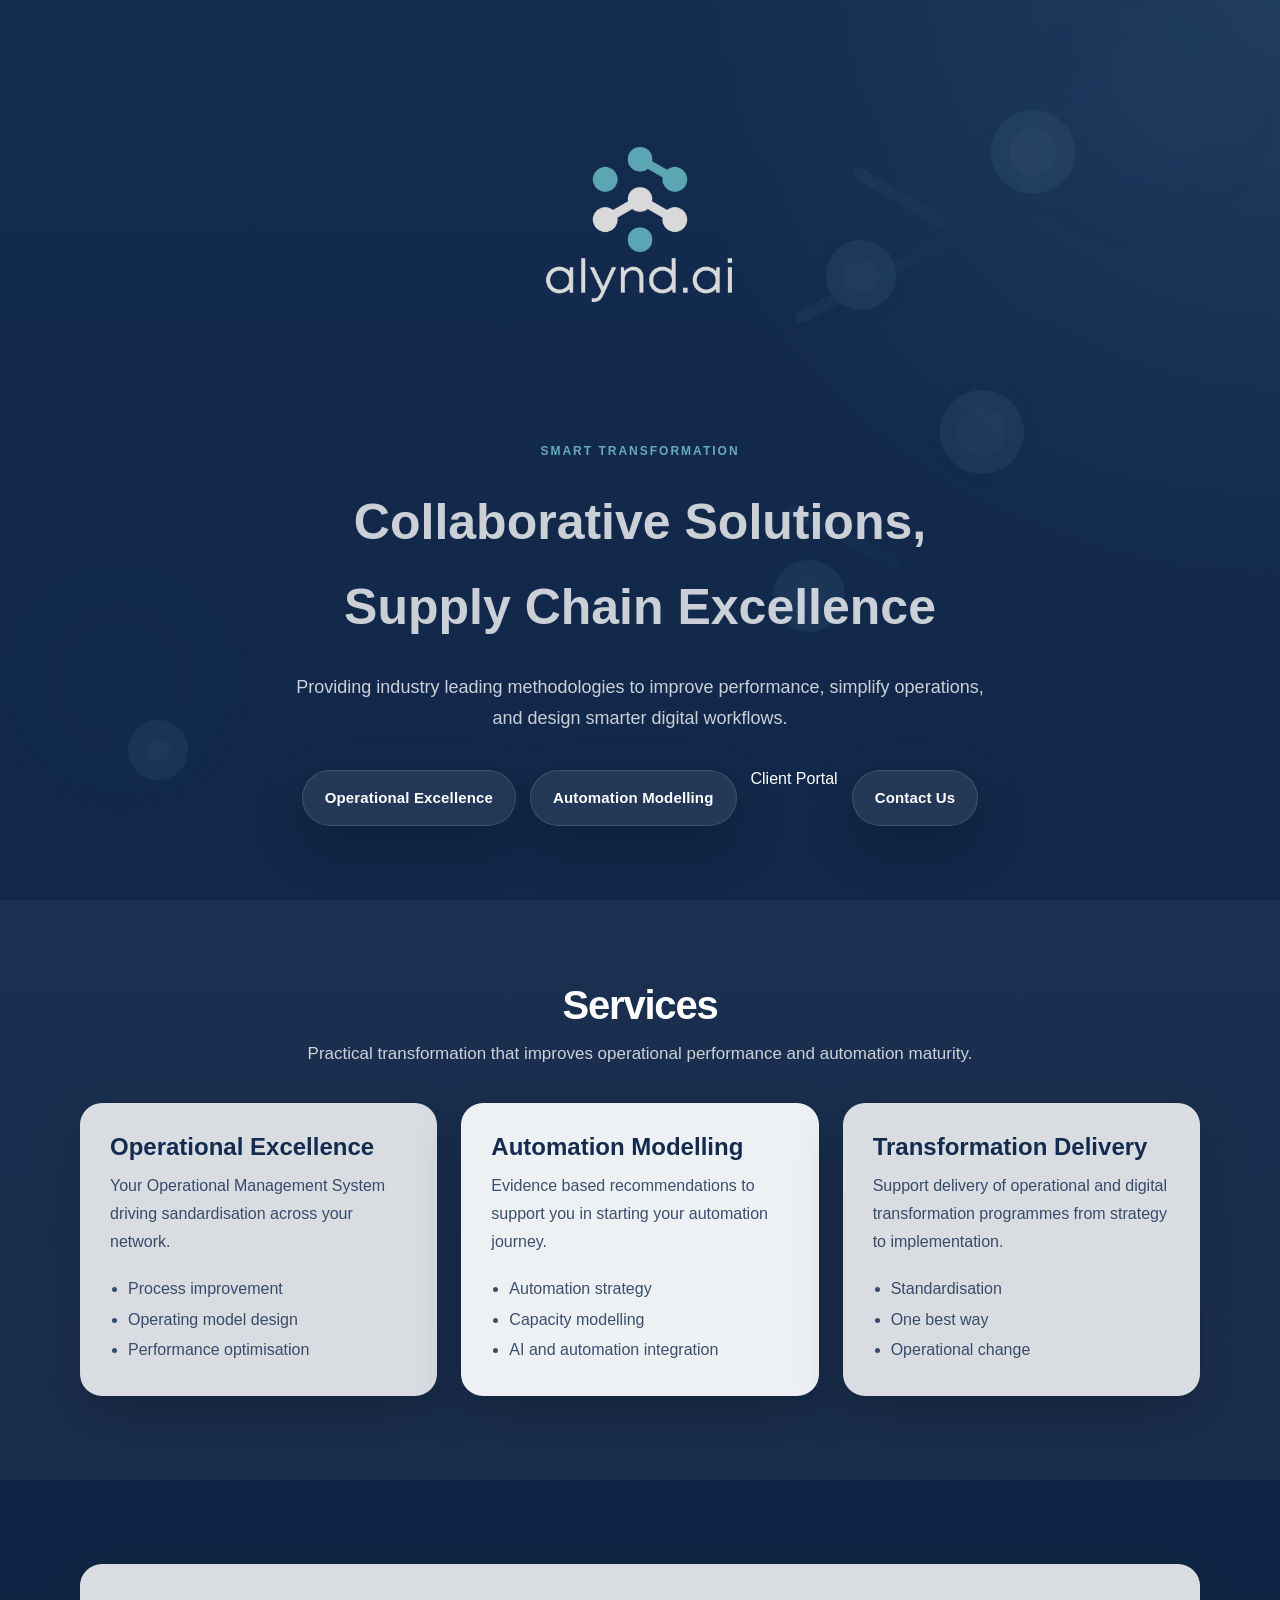
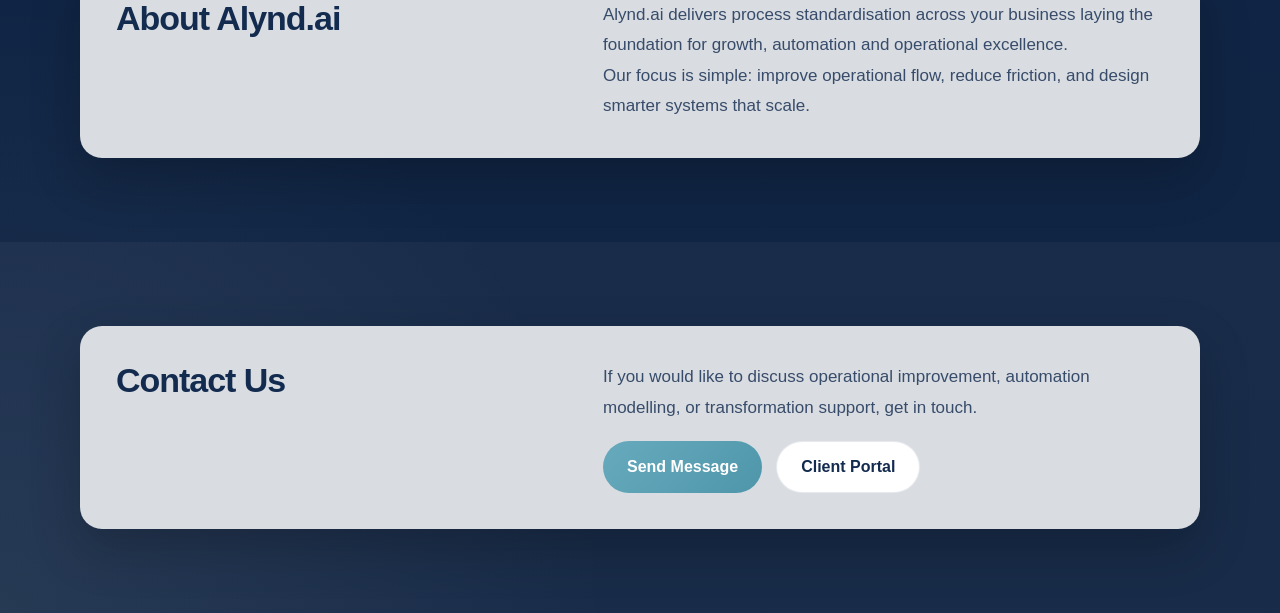
==== index.html @ 228b9f43 "Update index.html" ====
<!DOCTYPE html>
<html lang="en">

<head>
  <meta charset="UTF-8">
  <title>Alynd.ai</title>
  <meta name="viewport" content="width=device-width, initial-scale=1.0">

  <link rel="stylesheet" href="style.css">
</head>

<body>

  <!-- animated background -->
  <div class="bg-network" aria-hidden="true">

    <span class="glow g1"></span>
    <span class="glow g2"></span>

    <span class="node n1"></span>
    <span class="node n2"></span>
    <span class="node n3"></span>
    <span class="node n4"></span>
    <span class="node n5"></span>

    <span class="link l1"></span>
    <span class="link l2"></span>
    <span class="link l3"></span>

  </div>

  <main>

    <!-- HERO -->
    <section class="hero" id="home">

      <div class="container hero-minimal">

        <div class="hero-logo">
          <img src="alynd-logolight.png" alt="Alynd.ai logo">
        </div>

        <p class="eyebrow">
          SMART TRANSFORMATION
        </p>

        <h1>
          Collaborative Solutions, Supply Chain Excellence
        </h1>

        <p class="hero-text">
          Providing industry leading methodologies to improve performance, simplify operations, and design smarter digital workflows.
        </p>

        <div class="hero-top-actions">

<a class="hero-pill" href="operational-excellence.html">
Operational Excellence
</a>

          <a class="hero-pill" href="#services">
            Automation Modelling
          </a>
          
<a class="hero-pill.primary" href="https://apps.powerapps.com/play/e/default-ac181cde-94e0-4ff7-a25d-02adb3c36cb3/a/4ade81ef-739e-4e38-982e-0b516302c9b9?tenantId=ac181cde-94e0-4ff7-a25d-02adb3c36cb3&hint=b5ef38fb-f7dd-4b70-8561-2455b24d87b8&sourcetime=1773343093958">
  Client Portal
 
</a>


          <a class="hero-pill" href="#contact">
            Contact Us
          </a>

        </div>

      </div>

    </section>


    <!-- SERVICES -->
    <section class="section alt-section" id="services">

      <div class="container">

        <div class="section-heading">

          <h2>
            Services
          </h2>

          <p>
            Practical transformation that improves operational performance and automation maturity.
          </p>

        </div>

        <div class="service-grid">

          <div class="service-card">

            <h3>
              Operational Excellence
            </h3>

            <p>
              Your Operational Management System driving sandardisation across your network.
            </p>

            <ul>
              <li>Process improvement</li>
              <li>Operating model design</li>
              <li>Performance optimisation</li>
            </ul>

          </div>

          <div class="service-card featured">

            <h3>
              Automation Modelling
            </h3>

            <p>
              Evidence based recommendations to support you in starting your automation journey.
            </p>

            <ul>
              <li>Automation strategy</li>
              <li>Capacity modelling</li>
              <li>AI and automation integration</li>
            </ul>

          </div>

          <div class="service-card">

            <h3>
              Transformation Delivery
            </h3>

            <p>
              Support delivery of operational and digital transformation programmes from strategy to implementation.
            </p>

            <ul>
              <li>Standardisation</li>
              <li>One best way</li>
              <li>Operational change</li>
            </ul>

          </div>

        </div>

      </div>

    </section>


    <!-- ABOUT -->
    <section class="section" id="about">

      <div class="container">

        <div class="about-box">

          <div>

            <h2>
              About Alynd.ai
            </h2>

          </div>

          <div>

            <p>
              Alynd.ai delivers process standardisation across your business laying the foundation for growth, automation and operational excellence.
            </p>

            <p>
              Our focus is simple: improve operational flow, reduce friction, and design smarter systems that scale.
            </p>

          </div>

        </div>

      </div>

    </section>


    <!-- CONTACT -->
    <section class="section alt-section" id="contact">

      <div class="container">

        <div class="contact-box">

          <div>

            <h2>
              Contact Us
            </h2>

          </div>

          <div>

            <p>
              If you would like to discuss operational improvement, automation modelling, or transformation support,
              get in touch.
            </p>

            <div class="contact-actions">

              <a class="btn btn-primary" href="#">
                Send Message
              </a>

              <a class="btn btn-secondary" href="#">
                Client Portal
              </a>

            </div>

          </div>

        </div>

      </div>

    </section>

  </main>

</body>

</html>
---- style.css ----
:root {
  --bg: #132b4f;
  --bg-soft: #0f2341;
  --panel: #d9dde2;
  --panel-2: #eef1f4;
  --text: #ffffff;
  --text-soft: rgba(255, 255, 255, 0.78);
  --text-dark: #132b4f;
  --accent: #67aabd;
  --accent-dark: #4f96aa;
  --line: rgba(255, 255, 255, 0.12);
  --shadow: 0 20px 50px rgba(0, 0, 0, 0.22);
  --radius: 22px;
  --max: 1120px;
}

* {
  box-sizing: border-box;
}

html {
  scroll-behavior: smooth;
}

body {
  margin: 0;
  font-family: Arial, Helvetica, sans-serif;
  color: var(--text);
  background:
    radial-gradient(circle at top right, rgba(103, 170, 189, 0.14), transparent 24%),
    radial-gradient(circle at bottom left, rgba(217, 221, 226, 0.08), transparent 24%),
    linear-gradient(180deg, var(--bg) 0%, var(--bg-soft) 100%);
  overflow-x: hidden;
}

img {
  display: block;
  max-width: 100%;
}

a {
  color: inherit;
  text-decoration: none;
}

main {
  position: relative;
  z-index: 2;
}

.container {
  width: min(var(--max), calc(100% - 40px));
  margin: 0 auto;
}

/* background */
.bg-network {
  position: fixed;
  inset: 0;
  overflow: hidden;
  pointer-events: none;
  z-index: 0;
  opacity: 0.12;
}

.node,
.link,
.glow {
  position: absolute;
  display: block;
}

.node {
  width: 84px;
  height: 84px;
  border-radius: 50%;
  background: rgba(103, 170, 189, 0.78);
  box-shadow: 0 0 28px rgba(103, 170, 189, 0.16);
  animation: floatNode 10s ease-in-out infinite;
}

.node::after {
  content: "";
  position: absolute;
  inset: 18px;
  border-radius: 50%;
  background: rgba(255, 255, 255, 0.22);
}

.link {
  height: 12px;
  border-radius: 999px;
  background: linear-gradient(90deg, rgba(103, 170, 189, 0.55), rgba(103, 170, 189, 0.14));
  transform-origin: left center;
  animation: pulseLink 6s ease-in-out infinite;
}

.glow {
  width: 360px;
  height: 360px;
  border-radius: 50%;
  background: radial-gradient(circle, rgba(103, 170, 189, 0.14), transparent 65%);
  filter: blur(20px);
  animation: glowDrift 16s ease-in-out infinite;
}

.n1 { top: 110px; right: 16%; }
.n2 { top: 240px; right: 30%; width: 70px; height: 70px; animation-delay: 1.2s; }
.n3 { top: 390px; right: 20%; animation-delay: 2s; }
.n4 { top: 560px; right: 34%; width: 72px; height: 72px; animation-delay: 0.8s; }
.n5 { top: 720px; left: 10%; width: 60px; height: 60px; animation-delay: 1.6s; }

.l1 { top: 165px; right: 22.5%; width: 138px; transform: rotate(30deg); }
.l2 { top: 314px; right: 24.5%; width: 170px; transform: rotate(-28deg); }
.l3 { top: 502px; right: 28.5%; width: 128px; transform: rotate(27deg); }

.g1 { top: -60px; right: -40px; }
.g2 { bottom: 40px; left: -60px; animation-delay: 3s; }

/* hero */
.hero {
  min-height: 100vh;
  display: flex;
  align-items: center;
  padding: 56px 0;
}

.hero-minimal {
  max-width: 960px;
  text-align: center;
  animation: fadeUp 0.9s ease both;
}

.hero-logo {
  display: flex;
  justify-content: center;
  margin-bottom: 30px;
}

.hero-logo img {
  width: min(340px, 74vw);
  height: auto;
}

.eyebrow {
  margin: 0 0 14px;
  color: var(--accent);
  font-size: 12px;
  font-weight: 700;
  letter-spacing: 2px;
  text-transform: uppercase;
}

.hero h1 {
 max-width: 700px;
  margin: 22px auto 0;
  color: var(--text-soft);
  font-size: 50px;
  line-height: 1.7;
}

.hero-text {
  max-width: 700px;
  margin: 22px auto 0;
  color: var(--text-soft);
  font-size: 18px;
  line-height: 1.7;
}

.hero-top-actions {
  display: flex;
  justify-content: center;
  gap: 14px;
  flex-wrap: wrap;
  margin-top: 36px;
}

.hero-pill {
  min-height: 56px;
  padding: 0 22px;
  display: inline-flex;
  align-items: center;
  justify-content: center;
  border-radius: 999px;
  background: rgba(255, 255, 255, 0.08);
  border: 1px solid var(--line);
  color: var(--text);
  font-weight: 700;
  font-size: 15px;
  letter-spacing: 0.01em;
  box-shadow: var(--shadow);
  transition: transform 0.2s ease, background 0.2s ease, border-color 0.2s ease;
  backdrop-filter: blur(10px);
}

.hero-pill:hover {
  transform: translateY(-2px);
  background: rgba(255, 255, 255, 0.14);
}

.hero-pill.primary {
  background: linear-gradient(135deg, var(--accent), var(--accent-dark));
  border-color: transparent;
}

.hero-pill.primary:hover {
  background: linear-gradient(135deg, var(--accent-dark), var(--accent));
}

.hero-subnav {
  display: flex;
  justify-content: center;
  gap: 22px;
  flex-wrap: wrap;
  margin-top: 22px;
}

.hero-subnav a {
  color: rgba(255, 255, 255, 0.72);
  font-weight: 600;
  font-size: 15px;
}

.hero-subnav a:hover {
  color: #ffffff;
}

/* sections */
.section {
  padding: 84px 0;
}

.section-heading {
  max-width: 740px;
  margin: 0 auto 34px;
  text-align: center;
}

.section-heading h2 {
  margin: 0 0 14px;
  font-size: 40px;
  line-height: 1.05;
  letter-spacing: -0.03em;
  color: var(--text);
}

.section-heading p {
  margin: 0;
  color: var(--text-soft);
  font-size: 17px;
  line-height: 1.7;
}

.service-grid,
.approach-grid {
  display: grid;
  grid-template-columns: repeat(3, 1fr);
  gap: 24px;
}

.service-card,
.approach-step,
.about-box,
.contact-box {
  background: var(--panel);
  color: var(--text-dark);
  border-radius: var(--radius);
  box-shadow: var(--shadow);
}

.service-card,
.approach-step {
  padding: 30px;
  transition: transform 0.25s ease, box-shadow 0.25s ease;
}

.service-card:hover,
.approach-step:hover {
  transform: translateY(-6px);
}

.service-card h3,
.approach-step h3 {
  margin: 0 0 12px;
  font-size: 24px;
  line-height: 1.15;
  font-weight: 800;
}

.service-card p,
.approach-step p {
  margin: 0;
  color: rgba(19, 43, 79, 0.82);
  line-height: 1.75;
  font-size: 16px;
}

.service-card ul {
  margin: 18px 0 0;
  padding-left: 18px;
  color: rgba(19, 43, 79, 0.82);
  line-height: 1.9;
}

.service-card.featured {
  background: var(--panel-2);
}

.alt-section {
  background: rgba(255, 255, 255, 0.04);
}

.step-number {
  display: inline-flex;
  width: 44px;
  height: 44px;
  align-items: center;
  justify-content: center;
  margin-bottom: 16px;
  border-radius: 50%;
  background: linear-gradient(135deg, var(--accent), var(--accent-dark));
  color: #ffffff;
  font-weight: 800;
}

.about-box,
.contact-box {
  display: grid;
  grid-template-columns: 0.9fr 1.1fr;
  gap: 28px;
  padding: 36px;
}

.about-box h2,
.contact-box h2 {
  margin: 0;
  font-size: 34px;
  line-height: 1.08;
  letter-spacing: -0.03em;
  font-weight: 800;
}

.about-box p,
.contact-box p {
  margin: 0;
  color: rgba(19, 43, 79, 0.82);
  line-height: 1.8;
  font-size: 17px;
}

.contact-actions {
  display: flex;
  gap: 14px;
  align-items: center;
  flex-wrap: wrap;
  margin-top: 18px;
}

.btn {
  min-height: 52px;
  padding: 0 24px;
  display: inline-flex;
  align-items: center;
  justify-content: center;
  border-radius: 999px;
  font-weight: 700;
  transition: transform 0.2s ease;
}

.btn:hover {
  transform: translateY(-2px);
}

.btn-primary {
  background: linear-gradient(135deg, var(--accent), var(--accent-dark));
  color: #ffffff;
}

.btn-secondary {
  background: #ffffff;
  color: var(--text-dark);
  border: 1px solid rgba(19, 43, 79, 0.1);
}

/* animation */
@keyframes fadeUp {
  from {
    opacity: 0;
    transform: translateY(22px);
  }
  to {
    opacity: 1;
    transform: translateY(0);
  }
}

@keyframes floatNode {
  0%, 100% {
    transform: translateY(0) translateX(0) scale(1);
  }
  25% {
    transform: translateY(-10px) translateX(4px) scale(1.02);
  }
  50% {
    transform: translateY(8px) translateX(-5px) scale(0.98);
  }
  75% {
    transform: translateY(-6px) translateX(3px) scale(1.01);
  }
}

@keyframes pulseLink {
  0%, 100% {
    opacity: 0.28;
  }
  50% {
    opacity: 0.72;
  }
}

@keyframes glowDrift {
  0%, 100% {
    transform: translate(0, 0) scale(1);
  }
  50% {
    transform: translate(20px, -16px) scale(1.08);
  }
}

/* responsive */
@media (max-width: 980px) {
  .service-grid,
  .approach-grid,
  .about-box,
  .contact-box {
    grid-template-columns: 1fr;
  }

  .section-heading h2 {
    font-size: 32px;
  }

  .about-box,
  .contact-box {
    padding: 28px;
  }
}

@media (max-width: 760px) {
  .container {
    width: min(var(--max), calc(100% - 28px));
  }

  .hero {
    min-height: auto;
    padding: 48px 0 54px;
  }

  .hero-logo img {
    width: min(250px, 70vw);
  }

  .hero h1 {
    font-size: clamp(2.2rem, 9vw, 3.6rem);
  }

  .hero-text {
    font-size: 16px;
  }

  .hero-pill {
    width: 100%;
    max-width: 340px;
  }

  .service-card,
  .approach-step,
  .about-box,
  .contact-box {
    padding: 22px;
  }

  .about-box h2,
  .contact-box h2 {
    font-size: 26px;
  }

  .bg-network {
    opacity: 0.1;
  }

  .node,
  .link {
    transform: scale(0.72);
  }
}

@media (prefers-reduced-motion: reduce) {
  *,
  *::before,
  *::after {
    animation: none !important;
    transition: none !important;
    scroll-behavior: auto !important;
  }
}
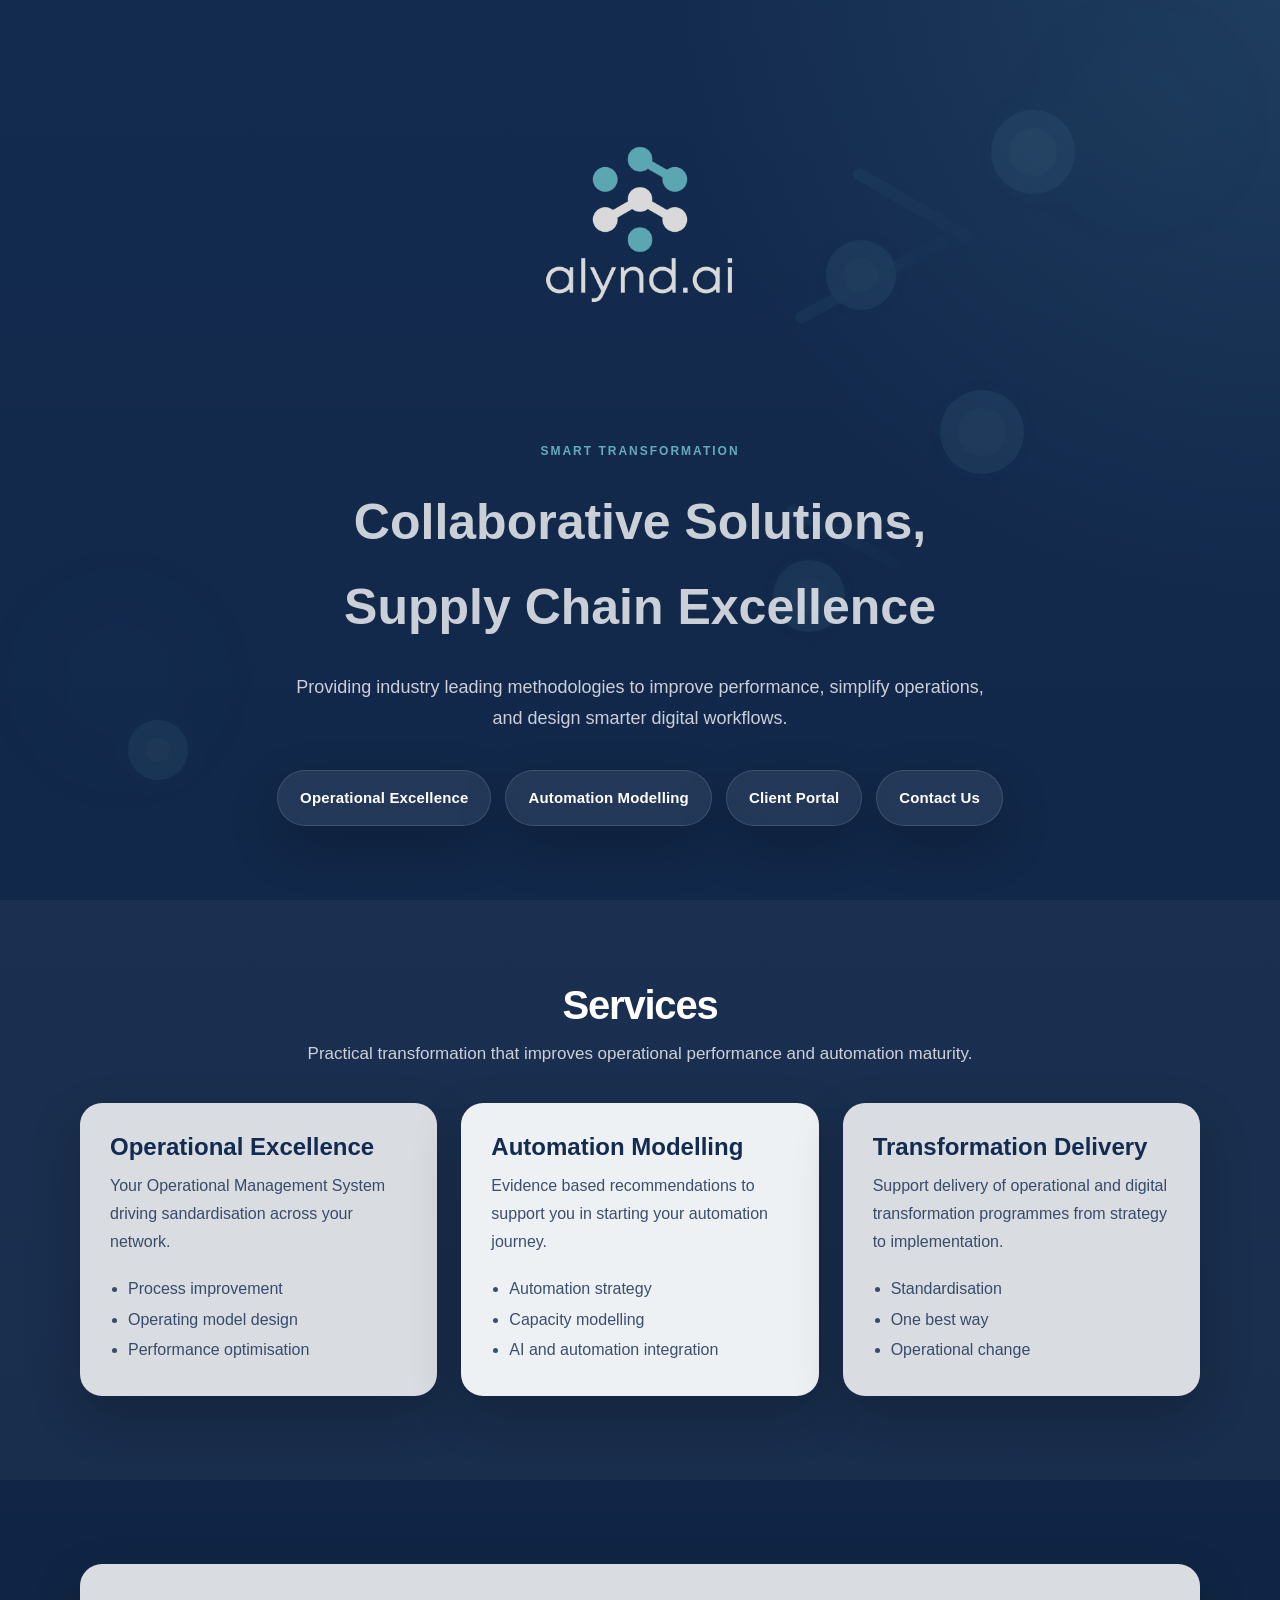
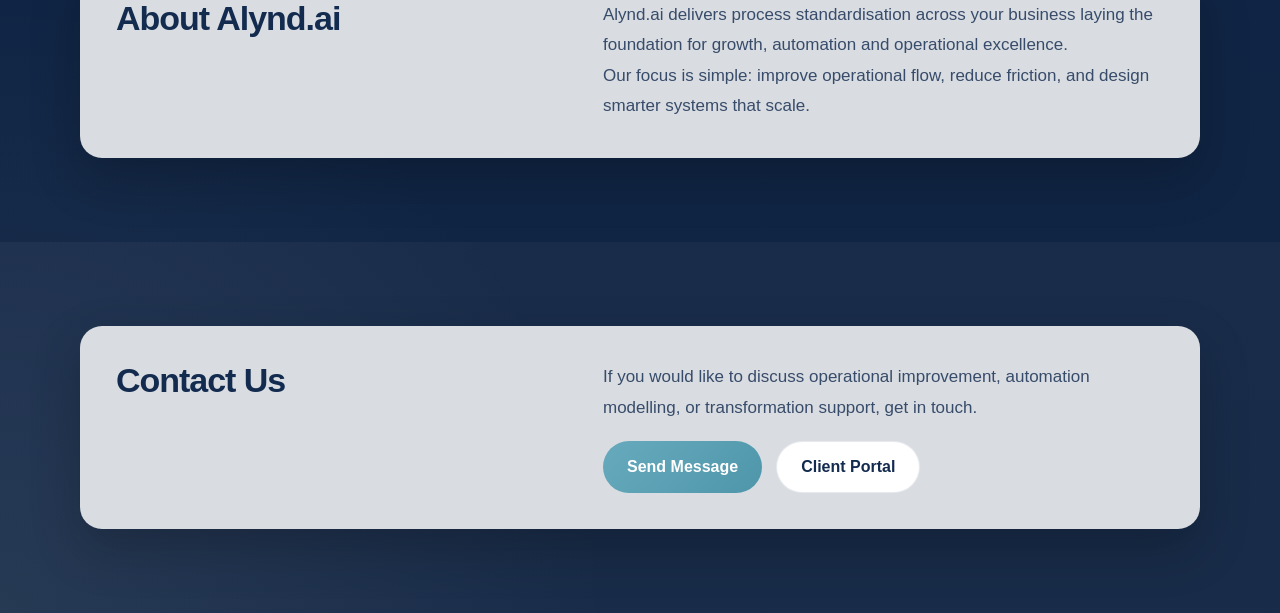
==== commit 5dcbcb4b: "Update index.html" ====
--- a/index.html
+++ b/index.html
@@ -62,7 +62,7 @@
             Automation Modelling
           </a>
           
-<a class="hero-pill.primary" href="https://apps.powerapps.com/play/e/default-ac181cde-94e0-4ff7-a25d-02adb3c36cb3/a/4ade81ef-739e-4e38-982e-0b516302c9b9?tenantId=ac181cde-94e0-4ff7-a25d-02adb3c36cb3&hint=b5ef38fb-f7dd-4b70-8561-2455b24d87b8&sourcetime=1773343093958">
+<a class="hero-pill" href="https://apps.powerapps.com/play/e/default-ac181cde-94e0-4ff7-a25d-02adb3c36cb3/a/4ade81ef-739e-4e38-982e-0b516302c9b9?tenantId=ac181cde-94e0-4ff7-a25d-02adb3c36cb3&hint=b5ef38fb-f7dd-4b70-8561-2455b24d87b8&sourcetime=1773343093958">
   Client Portal
  
 </a>
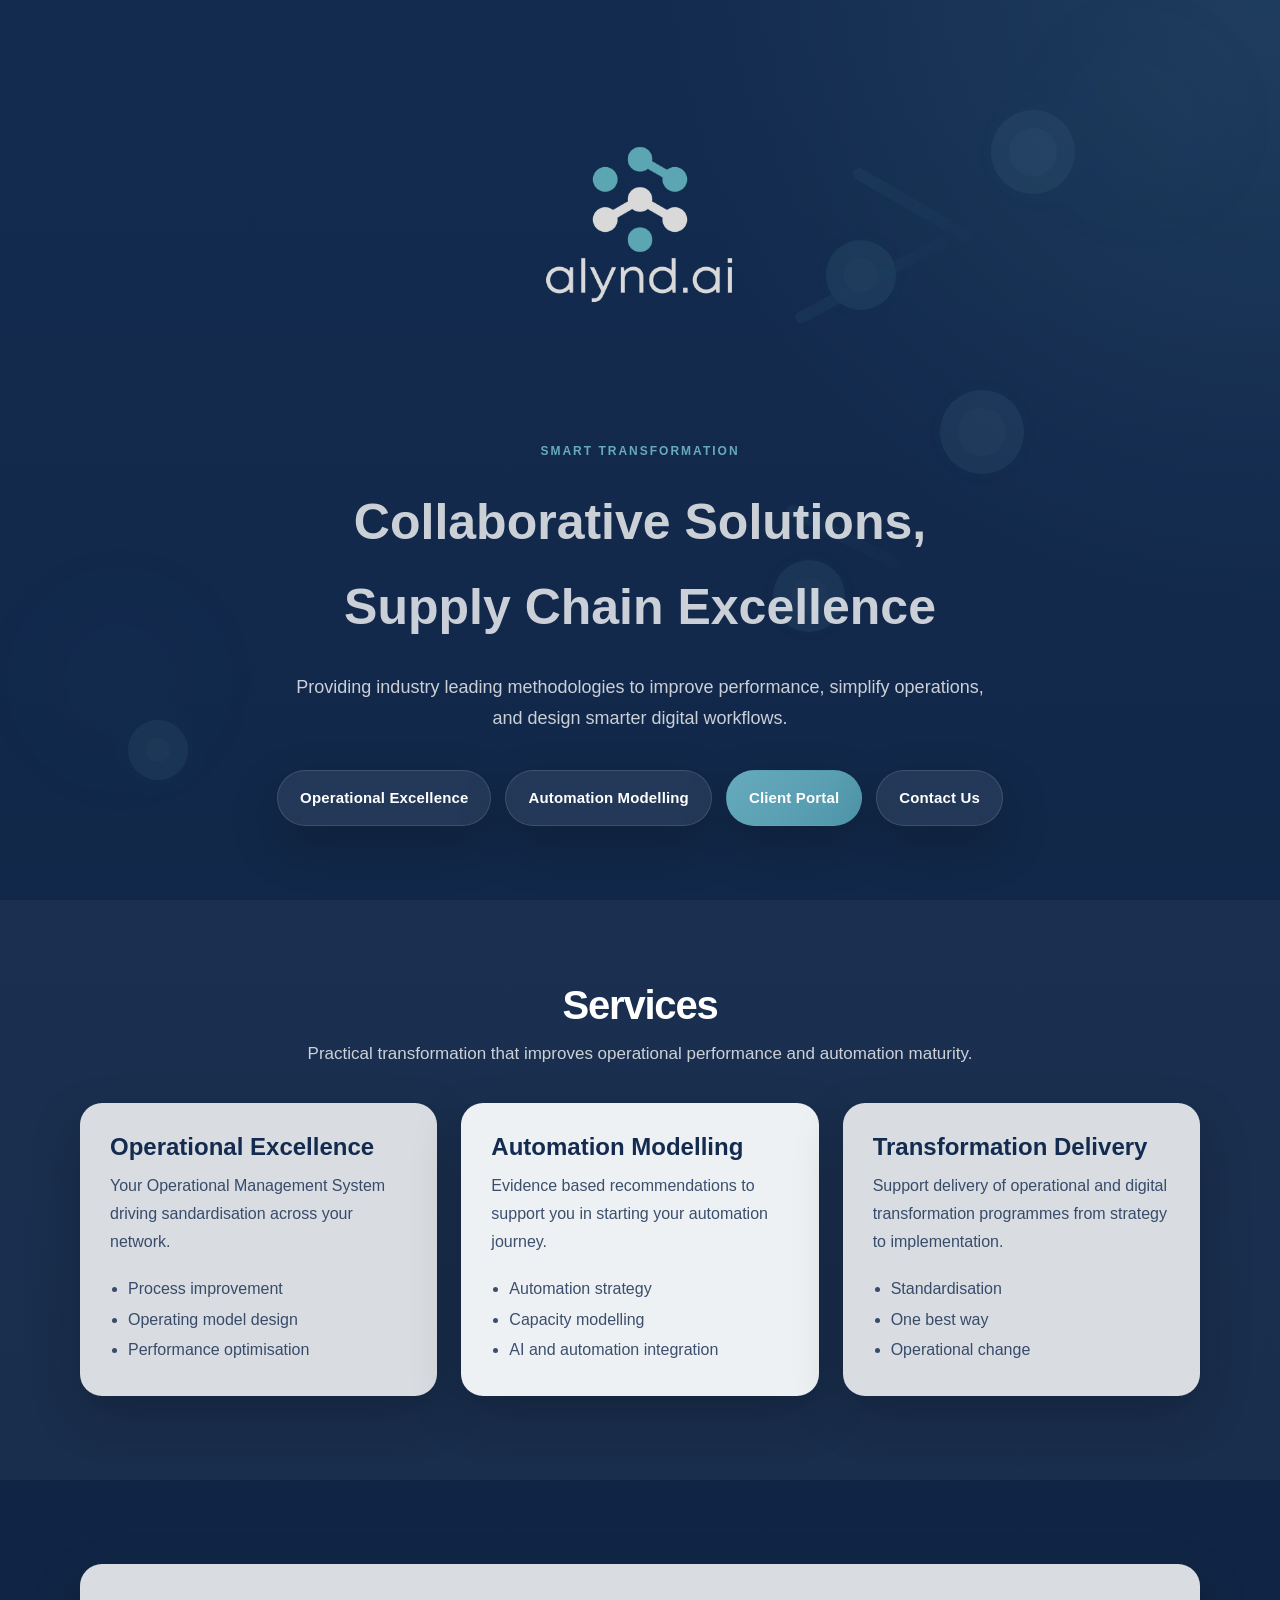
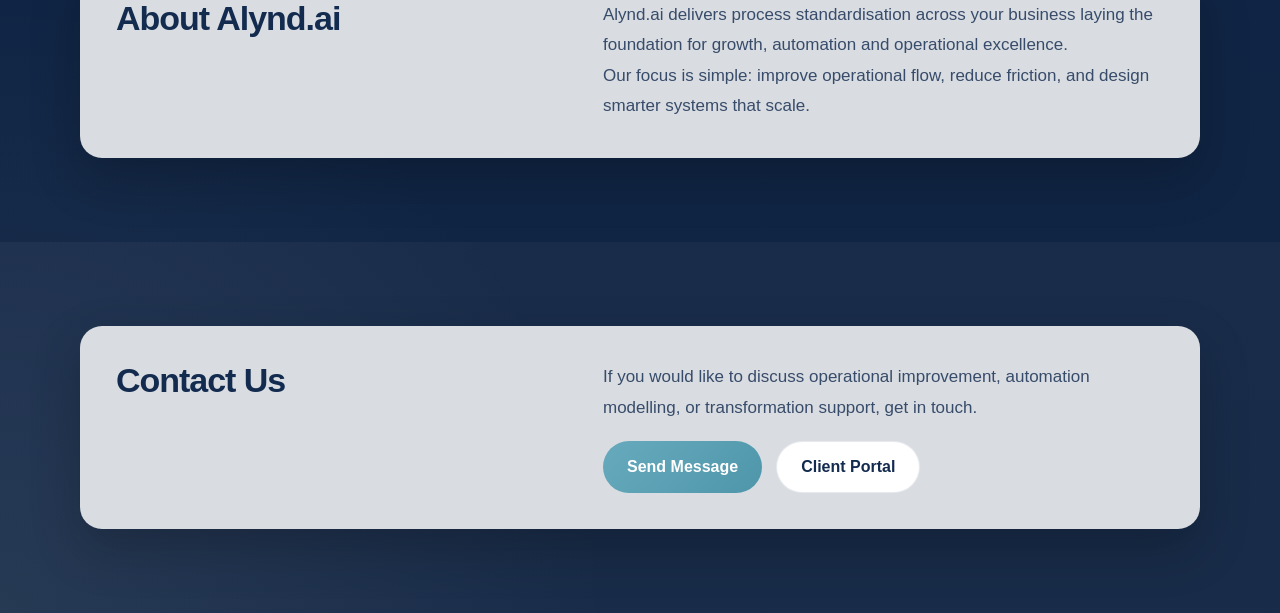
==== commit 2b8ed669: "Update index.html" ====
--- a/index.html
+++ b/index.html
@@ -62,9 +62,13 @@
             Automation Modelling
           </a>
           
-<a class="hero-pill" href="https://apps.powerapps.com/play/e/default-ac181cde-94e0-4ff7-a25d-02adb3c36cb3/a/4ade81ef-739e-4e38-982e-0b516302c9b9?tenantId=ac181cde-94e0-4ff7-a25d-02adb3c36cb3&hint=b5ef38fb-f7dd-4b70-8561-2455b24d87b8&sourcetime=1773343093958">
-  Client Portal
- 
+
+ <a class="hero-pill primary"
+   href="https://apps.powerapps.com/play/e/default-ac181cde-94e0-4ff7-a25d-02adb3c36cb3/a/4ade81ef-739e-4e38-982e-0b516302c9b9?tenantId=ac181cde-94e0-4ff7-a25d-02adb3c36cb3&hint=b5ef38fb-f7dd-4b70-8561-2455b24d87b8&sourcetime=1773343093958"
+  
+   target="_blank"
+   rel="noopener">
+   Client Portal
 </a>
 
 
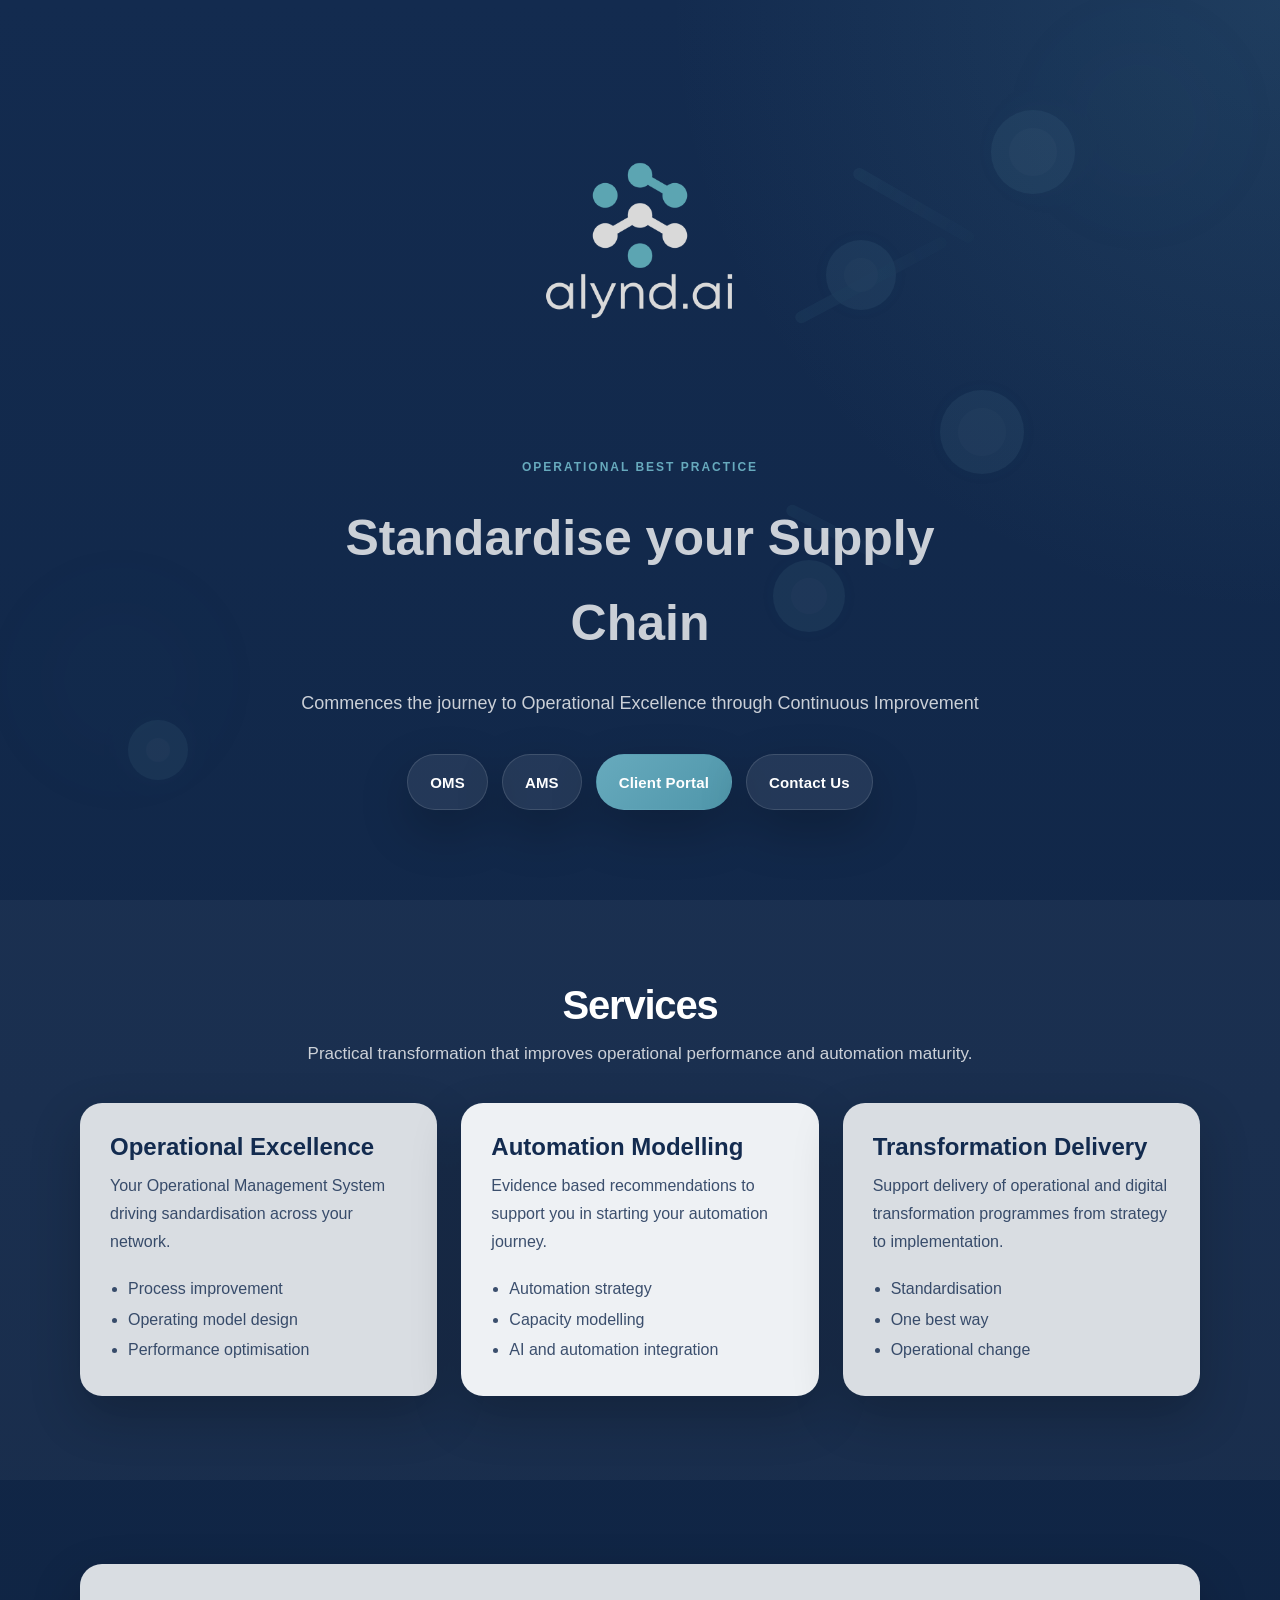
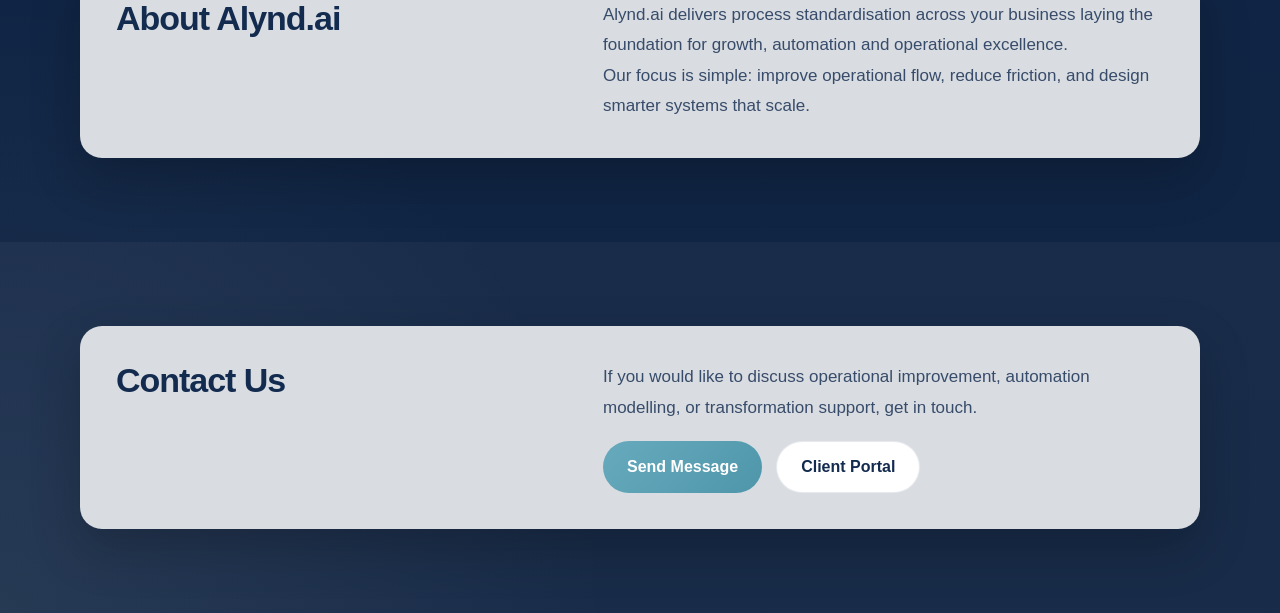
==== commit 46d8dbaa: "Update index.html" ====
--- a/index.html
+++ b/index.html
@@ -41,25 +41,25 @@
         </div>
 
         <p class="eyebrow">
-          SMART TRANSFORMATION
+          OPERATIONAL BEST PRACTICE
         </p>
 
         <h1>
-          Collaborative Solutions, Supply Chain Excellence
+          Standardise your Supply Chain
         </h1>
 
         <p class="hero-text">
-          Providing industry leading methodologies to improve performance, simplify operations, and design smarter digital workflows.
+        Commences the journey to Operational Excellence through Continuous Improvement 
         </p>
 
         <div class="hero-top-actions">
 
 <a class="hero-pill" href="operational-excellence.html">
-Operational Excellence
+OMS
 </a>
 
           <a class="hero-pill" href="#services">
-            Automation Modelling
+            AMS
           </a>
           
 
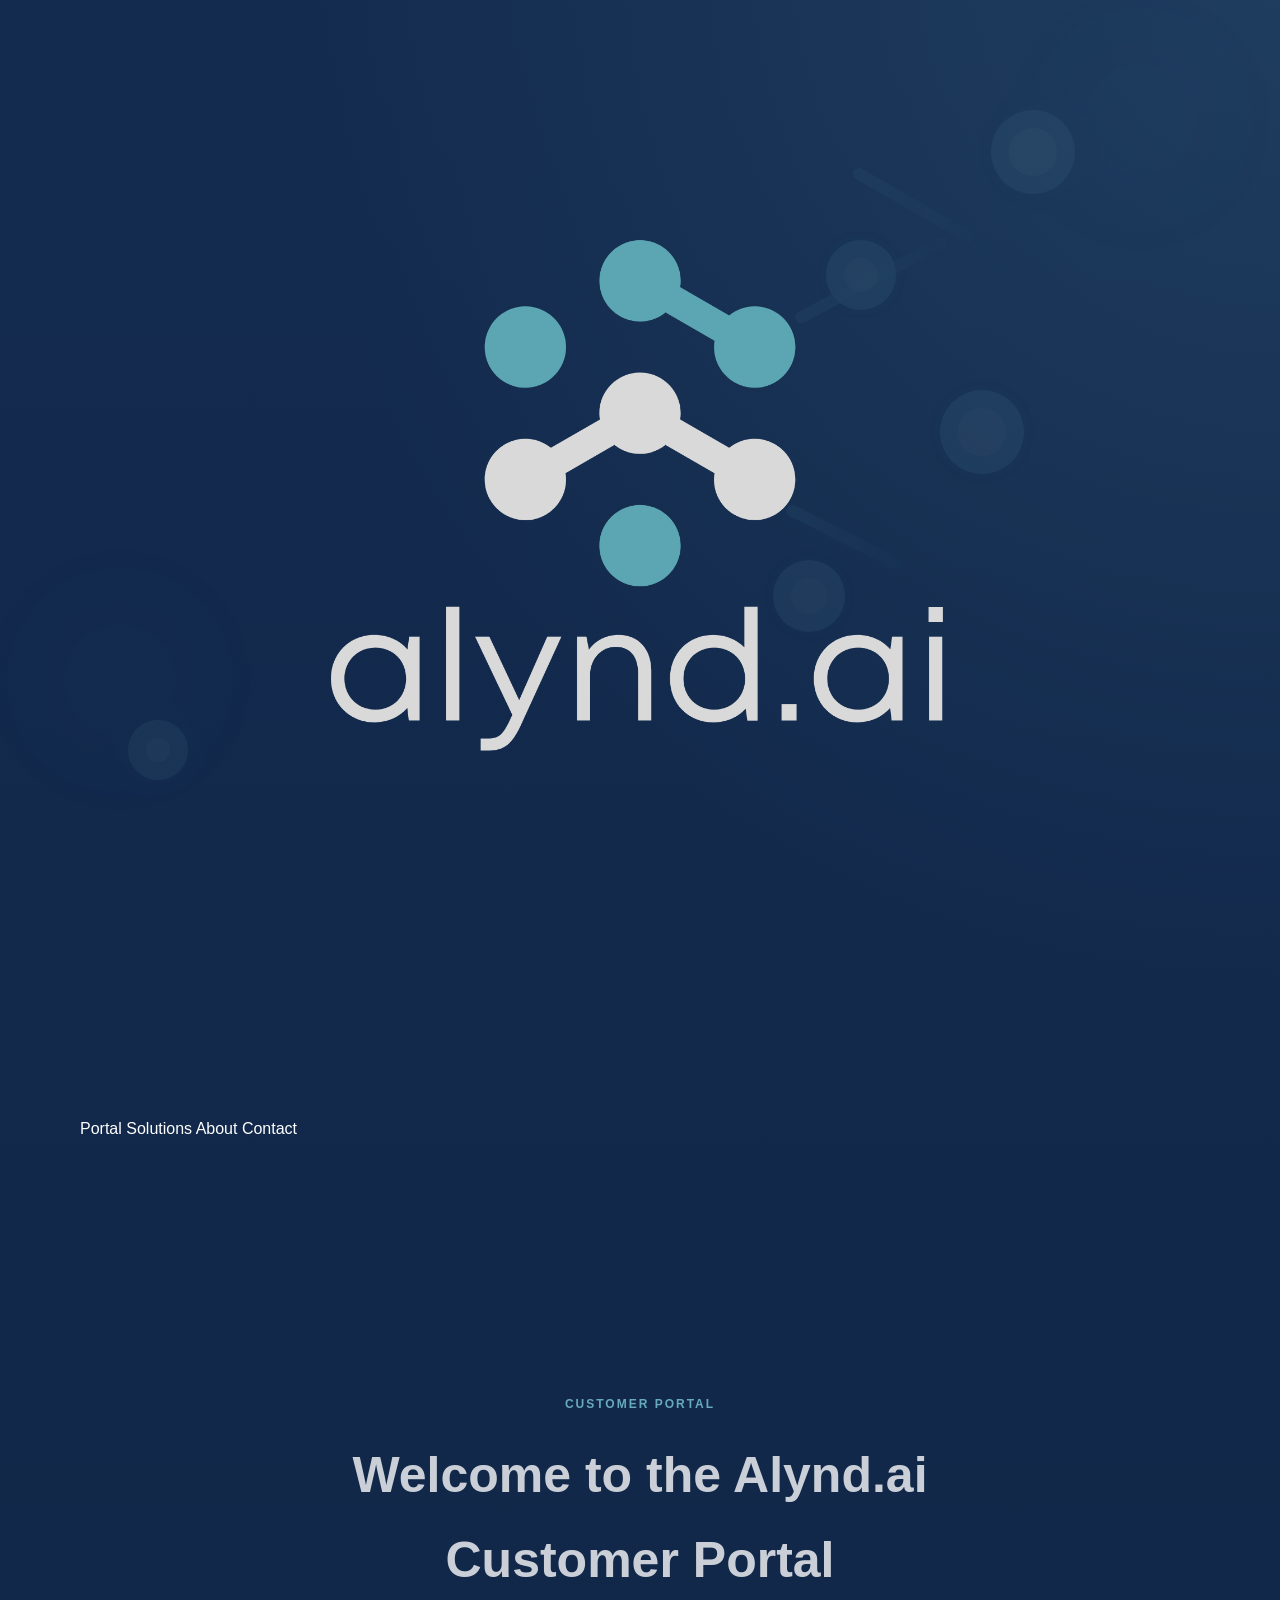
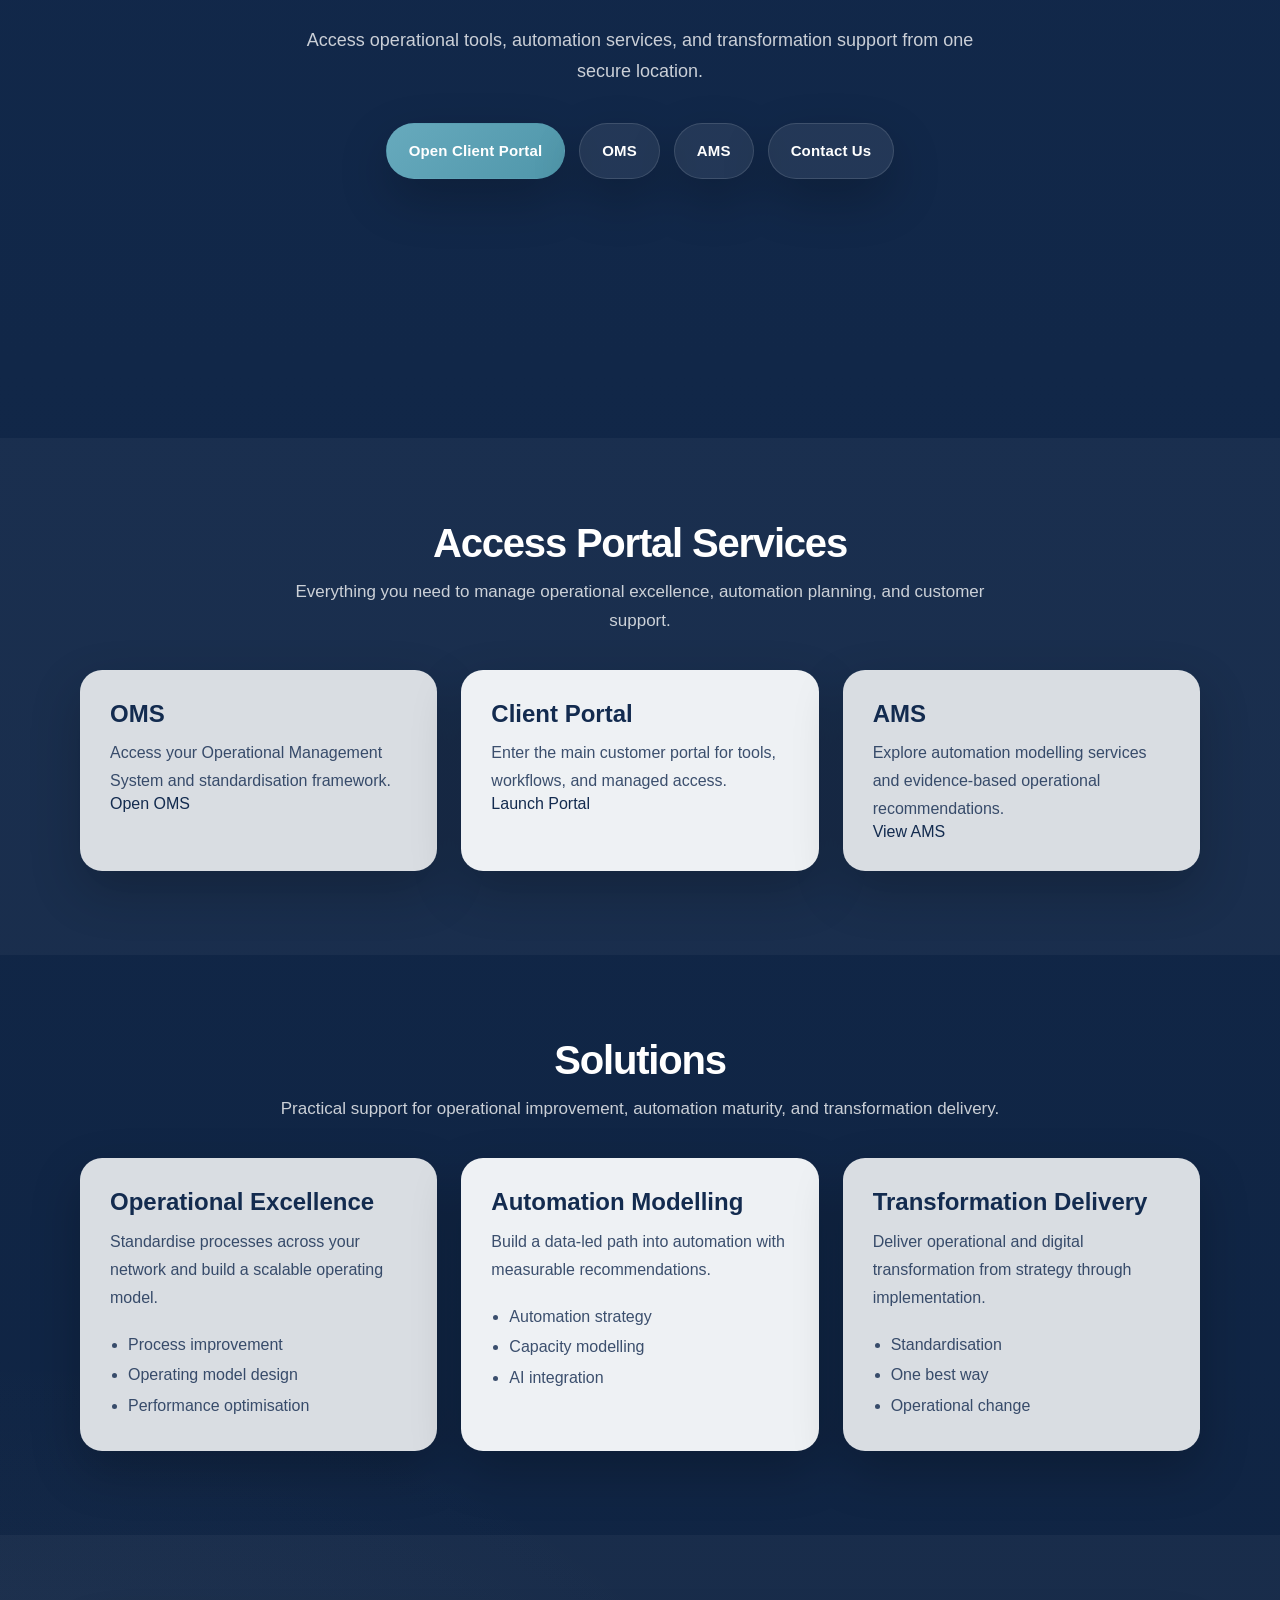
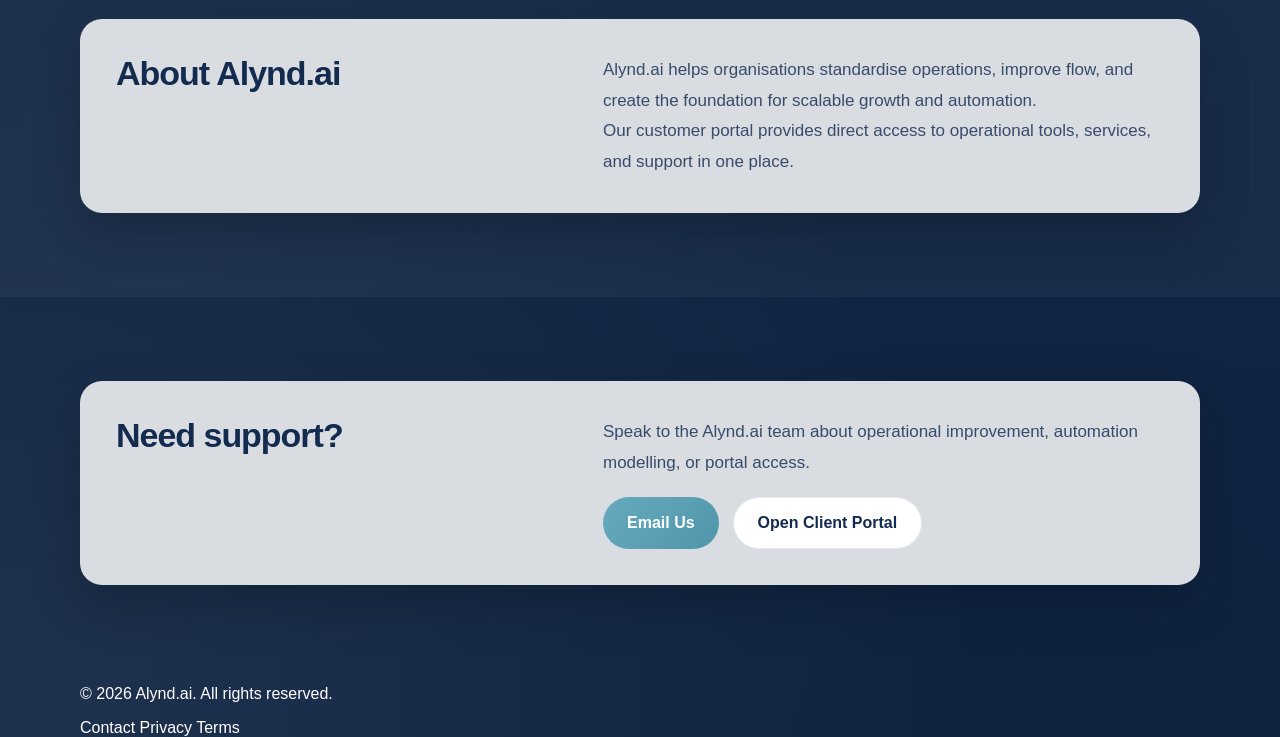
==== commit 832852da: "Update index.html" ====
--- a/index.html
+++ b/index.html
@@ -1,11 +1,9 @@
 <!DOCTYPE html>
 <html lang="en">
-
 <head>
   <meta charset="UTF-8">
-  <title>Alynd.ai</title>
+  <title>Alynd.ai Customer Portal</title>
   <meta name="viewport" content="width=device-width, initial-scale=1.0">
-
   <link rel="stylesheet" href="style.css">
 </head>
 
@@ -13,7 +11,6 @@
 
   <!-- animated background -->
   <div class="bg-network" aria-hidden="true">
-
     <span class="glow g1"></span>
     <span class="glow g2"></span>
 
@@ -26,221 +23,233 @@
     <span class="link l1"></span>
     <span class="link l2"></span>
     <span class="link l3"></span>
-
   </div>
+
+  <header class="site-header">
+    <div class="container header-bar">
+      <div class="header-logo">
+        <img src="alynd-logolight.png" alt="Alynd.ai logo">
+      </div>
+
+      <nav class="header-nav">
+        <a href="#portal">Portal</a>
+        <a href="#services">Solutions</a>
+        <a href="#about">About</a>
+        <a href="#contact">Contact</a>
+      </nav>
+    </div>
+  </header>
 
   <main>
 
     <!-- HERO -->
     <section class="hero" id="home">
-
       <div class="container hero-minimal">
 
-        <div class="hero-logo">
-          <img src="alynd-logolight.png" alt="Alynd.ai logo">
-        </div>
-
         <p class="eyebrow">
-          OPERATIONAL BEST PRACTICE
+          CUSTOMER PORTAL
         </p>
 
         <h1>
-          Standardise your Supply Chain
+          Welcome to the Alynd.ai Customer Portal
         </h1>
 
         <p class="hero-text">
-        Commences the journey to Operational Excellence through Continuous Improvement 
+          Access operational tools, automation services, and transformation support from one secure location.
         </p>
 
         <div class="hero-top-actions">
-
-<a class="hero-pill" href="operational-excellence.html">
-OMS
-</a>
+          <a class="hero-pill primary"
+             href="https://apps.powerapps.com/play/e/default-ac181cde-94e0-4ff7-a25d-02adb3c36cb3/a/4ade81ef-739e-4e38-982e-0b516302c9b9?tenantId=ac181cde-94e0-4ff7-a25d-02adb3c36cb3&hint=b5ef38fb-f7dd-4b70-8561-2455b24d87b8&sourcetime=1773343093958"
+             target="_blank"
+             rel="noopener">
+            Open Client Portal
+          </a>
+
+          <a class="hero-pill" href="operational-excellence.html">
+            OMS
+          </a>
 
           <a class="hero-pill" href="#services">
             AMS
           </a>
-          
-
- <a class="hero-pill primary"
-   href="https://apps.powerapps.com/play/e/default-ac181cde-94e0-4ff7-a25d-02adb3c36cb3/a/4ade81ef-739e-4e38-982e-0b516302c9b9?tenantId=ac181cde-94e0-4ff7-a25d-02adb3c36cb3&hint=b5ef38fb-f7dd-4b70-8561-2455b24d87b8&sourcetime=1773343093958"
-  
-   target="_blank"
-   rel="noopener">
-   Client Portal
-</a>
-
 
           <a class="hero-pill" href="#contact">
             Contact Us
           </a>
-
-        </div>
-
-      </div>
-
-    </section>
-
-
-    <!-- SERVICES -->
-    <section class="section alt-section" id="services">
-
+        </div>
+      </div>
+    </section>
+
+    <!-- PORTAL ACCESS -->
+    <section class="section alt-section" id="portal">
       <div class="container">
 
         <div class="section-heading">
-
-          <h2>
-            Services
-          </h2>
-
+          <h2>Access Portal Services</h2>
           <p>
-            Practical transformation that improves operational performance and automation maturity.
+            Everything you need to manage operational excellence, automation planning, and customer support.
           </p>
-
         </div>
 
         <div class="service-grid">
 
           <div class="service-card">
-
-            <h3>
-              Operational Excellence
-            </h3>
-
-            <p>
-              Your Operational Management System driving sandardisation across your network.
-            </p>
-
+            <h3>OMS</h3>
+            <p>
+              Access your Operational Management System and standardisation framework.
+            </p>
+            <a class="text-link" href="operational-excellence.html">Open OMS</a>
+          </div>
+
+          <div class="service-card featured">
+            <h3>Client Portal</h3>
+            <p>
+              Enter the main customer portal for tools, workflows, and managed access.
+            </p>
+            <a class="text-link"
+               href="https://apps.powerapps.com/play/e/default-ac181cde-94e0-4ff7-a25d-02adb3c36cb3/a/4ade81ef-739e-4e38-982e-0b516302c9b9?tenantId=ac181cde-94e0-4ff7-a25d-02adb3c36cb3&hint=b5ef38fb-f7dd-4b70-8561-2455b24d87b8&sourcetime=1773343093958"
+               target="_blank"
+               rel="noopener">
+              Launch Portal
+            </a>
+          </div>
+
+          <div class="service-card">
+            <h3>AMS</h3>
+            <p>
+              Explore automation modelling services and evidence-based operational recommendations.
+            </p>
+            <a class="text-link" href="#services">View AMS</a>
+          </div>
+
+        </div>
+
+      </div>
+    </section>
+
+    <!-- SOLUTIONS -->
+    <section class="section" id="services">
+      <div class="container">
+
+        <div class="section-heading">
+          <h2>Solutions</h2>
+          <p>
+            Practical support for operational improvement, automation maturity, and transformation delivery.
+          </p>
+        </div>
+
+        <div class="service-grid">
+
+          <div class="service-card">
+            <h3>Operational Excellence</h3>
+            <p>
+              Standardise processes across your network and build a scalable operating model.
+            </p>
             <ul>
               <li>Process improvement</li>
               <li>Operating model design</li>
               <li>Performance optimisation</li>
             </ul>
-
           </div>
 
           <div class="service-card featured">
-
-            <h3>
-              Automation Modelling
-            </h3>
-
-            <p>
-              Evidence based recommendations to support you in starting your automation journey.
-            </p>
-
+            <h3>Automation Modelling</h3>
+            <p>
+              Build a data-led path into automation with measurable recommendations.
+            </p>
             <ul>
               <li>Automation strategy</li>
               <li>Capacity modelling</li>
-              <li>AI and automation integration</li>
+              <li>AI integration</li>
             </ul>
-
-          </div>
-
-          <div class="service-card">
-
-            <h3>
-              Transformation Delivery
-            </h3>
-
-            <p>
-              Support delivery of operational and digital transformation programmes from strategy to implementation.
-            </p>
-
+          </div>
+
+          <div class="service-card">
+            <h3>Transformation Delivery</h3>
+            <p>
+              Deliver operational and digital transformation from strategy through implementation.
+            </p>
             <ul>
               <li>Standardisation</li>
               <li>One best way</li>
               <li>Operational change</li>
             </ul>
-
-          </div>
-
-        </div>
-
-      </div>
-
-    </section>
-
+          </div>
+
+        </div>
+
+      </div>
+    </section>
 
     <!-- ABOUT -->
-    <section class="section" id="about">
-
-      <div class="container">
-
+    <section class="section alt-section" id="about">
+      <div class="container">
         <div class="about-box">
 
           <div>
-
-            <h2>
-              About Alynd.ai
-            </h2>
-
-          </div>
-
-          <div>
-
-            <p>
-              Alynd.ai delivers process standardisation across your business laying the foundation for growth, automation and operational excellence.
-            </p>
-
-            <p>
-              Our focus is simple: improve operational flow, reduce friction, and design smarter systems that scale.
-            </p>
-
-          </div>
-
-        </div>
-
-      </div>
-
-    </section>
-
+            <h2>About Alynd.ai</h2>
+          </div>
+
+          <div>
+            <p>
+              Alynd.ai helps organisations standardise operations, improve flow, and create the foundation for scalable growth and automation.
+            </p>
+
+            <p>
+              Our customer portal provides direct access to operational tools, services, and support in one place.
+            </p>
+          </div>
+
+        </div>
+      </div>
+    </section>
 
     <!-- CONTACT -->
-    <section class="section alt-section" id="contact">
-
-      <div class="container">
-
+    <section class="section" id="contact">
+      <div class="container">
         <div class="contact-box">
 
           <div>
-
-            <h2>
-              Contact Us
-            </h2>
-
-          </div>
-
-          <div>
-
-            <p>
-              If you would like to discuss operational improvement, automation modelling, or transformation support,
-              get in touch.
+            <h2>Need support?</h2>
+          </div>
+
+          <div>
+            <p>
+              Speak to the Alynd.ai team about operational improvement, automation modelling, or portal access.
             </p>
 
             <div class="contact-actions">
-
-              <a class="btn btn-primary" href="#">
-                Send Message
+              <a class="btn btn-primary" href="mailto:info@alynd.ai">
+                Email Us
               </a>
 
-              <a class="btn btn-secondary" href="#">
-                Client Portal
+              <a class="btn btn-secondary"
+                 href="https://apps.powerapps.com/play/e/default-ac181cde-94e0-4ff7-a25d-02adb3c36cb3/a/4ade81ef-739e-4e38-982e-0b516302c9b9?tenantId=ac181cde-94e0-4ff7-a25d-02adb3c36cb3&hint=b5ef38fb-f7dd-4b70-8561-2455b24d87b8&sourcetime=1773343093958"
+                 target="_blank"
+                 rel="noopener">
+                Open Client Portal
               </a>
-
             </div>
 
           </div>
 
         </div>
-
-      </div>
-
+      </div>
     </section>
 
   </main>
 
+  <footer class="site-footer">
+    <div class="container footer-bar">
+      <p>© 2026 Alynd.ai. All rights reserved.</p>
+      <div class="footer-links">
+        <a href="#contact">Contact</a>
+        <a href="#">Privacy</a>
+        <a href="#">Terms</a>
+      </div>
+    </div>
+  </footer>
+
 </body>
-
 </html>
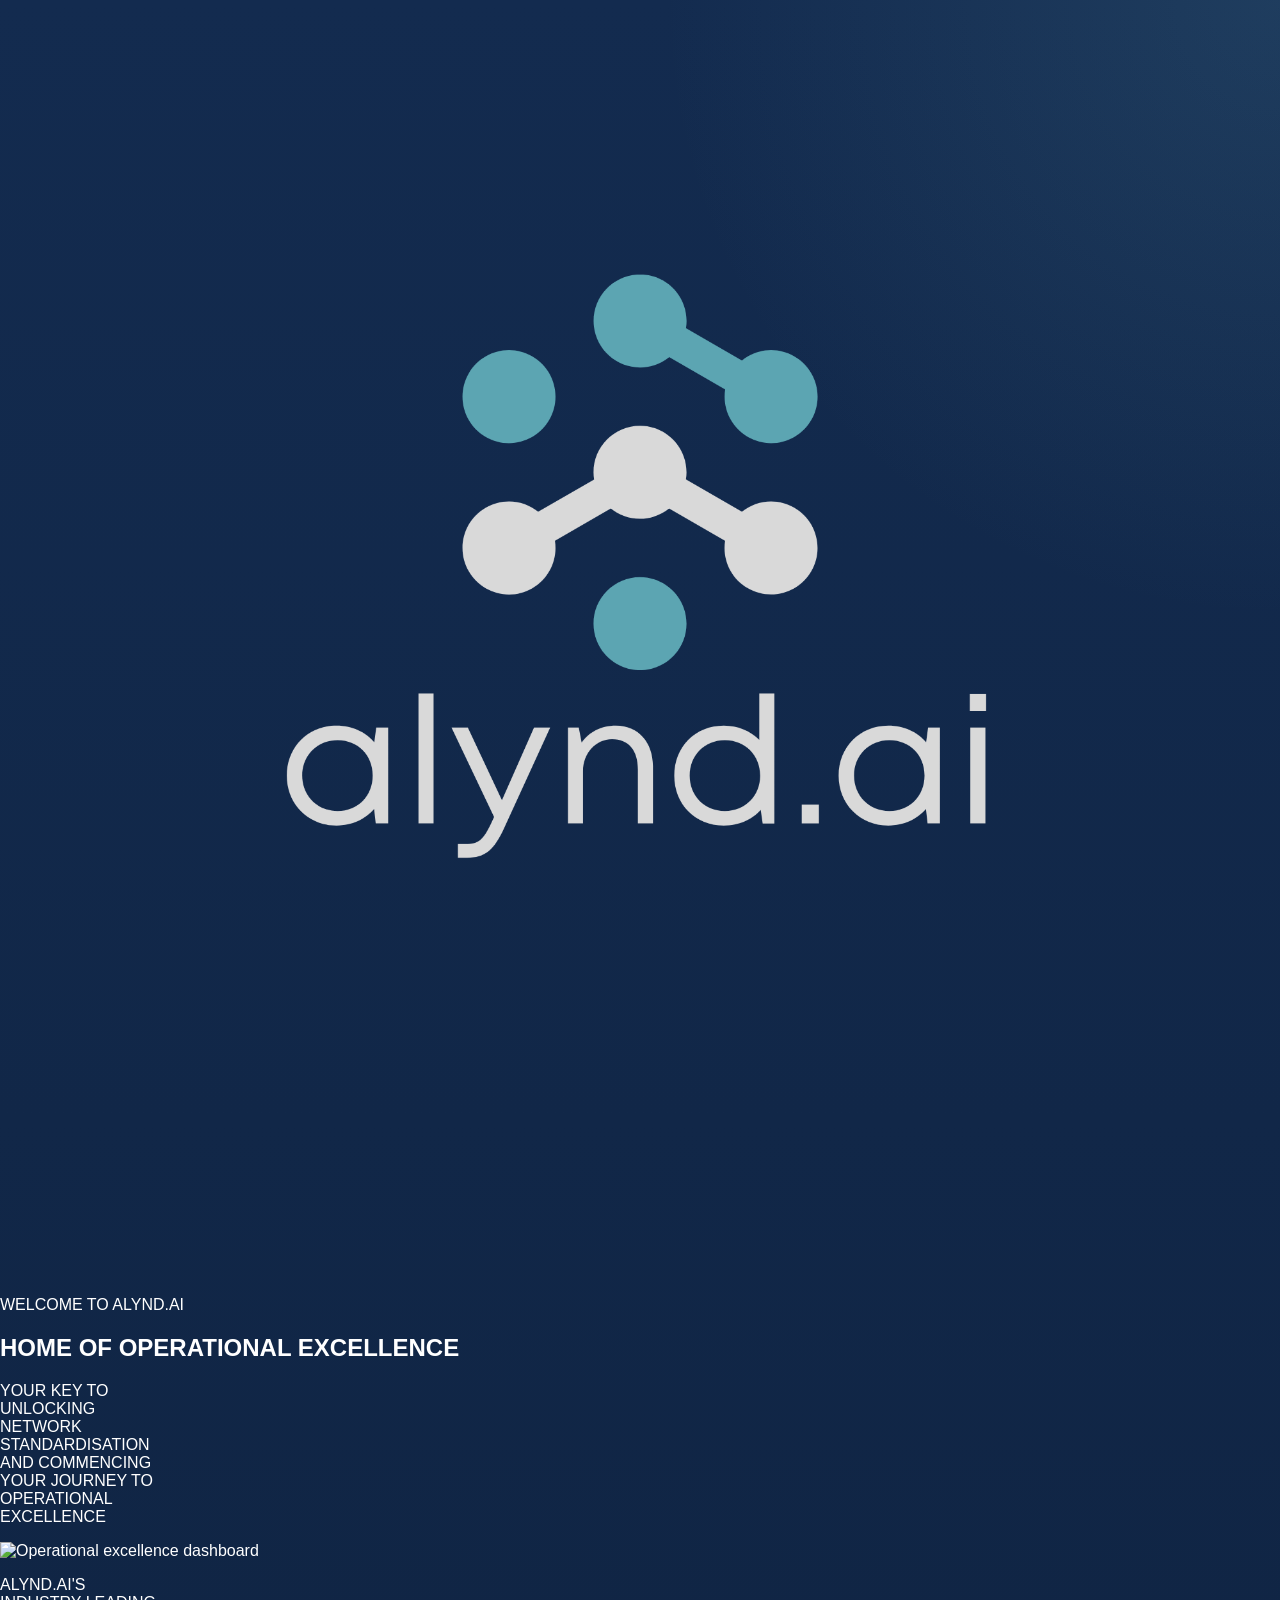
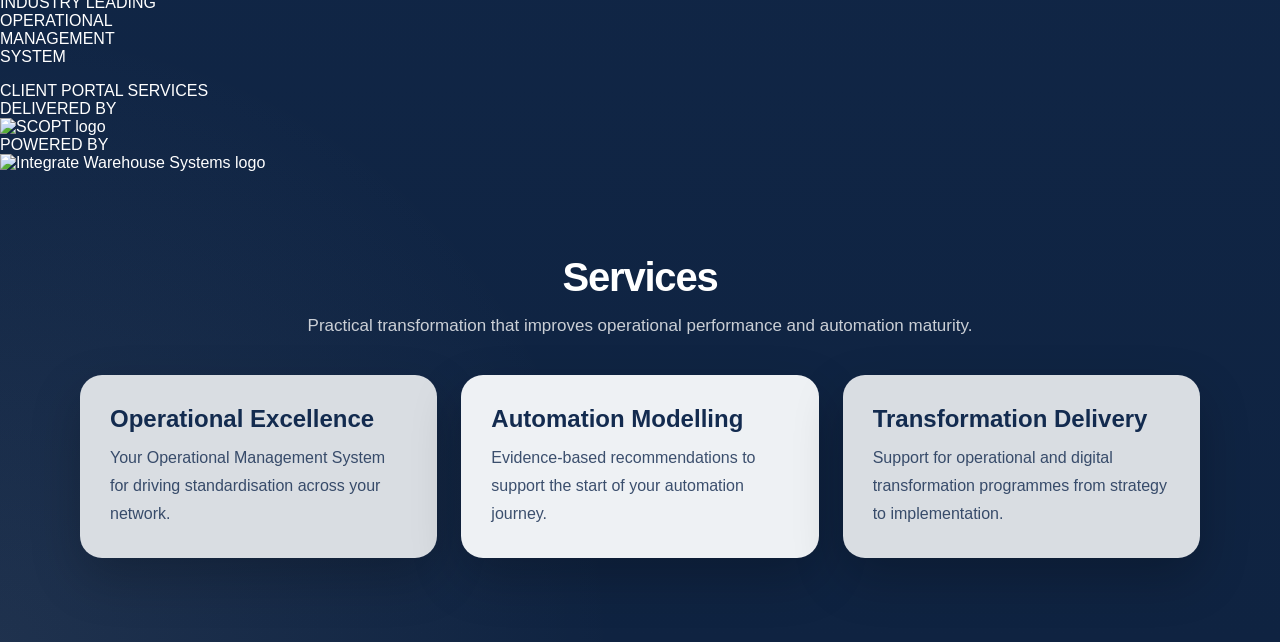
==== commit 1106e1fb: "Update index.html" ====
--- a/index.html
+++ b/index.html
@@ -1,255 +1,123 @@
 <!DOCTYPE html>
 <html lang="en">
 <head>
-  <meta charset="UTF-8">
-  <title>Alynd.ai Customer Portal</title>
-  <meta name="viewport" content="width=device-width, initial-scale=1.0">
-  <link rel="stylesheet" href="style.css">
+  <meta charset="UTF-8" />
+  <title>Alynd.ai</title>
+  <meta name="viewport" content="width=device-width, initial-scale=1.0" />
+  <link rel="stylesheet" href="style.css" />
 </head>
-
 <body>
 
-  <!-- animated background -->
-  <div class="bg-network" aria-hidden="true">
-    <span class="glow g1"></span>
-    <span class="glow g2"></span>
+  <main class="landing-page">
 
-    <span class="node n1"></span>
-    <span class="node n2"></span>
-    <span class="node n3"></span>
-    <span class="node n4"></span>
-    <span class="node n5"></span>
+    <section class="portal-hero">
 
-    <span class="link l1"></span>
-    <span class="link l2"></span>
-    <span class="link l3"></span>
-  </div>
+      <div class="hero-shell">
 
-  <header class="site-header">
-    <div class="container header-bar">
-      <div class="header-logo">
-        <img src="alynd-logolight.png" alt="Alynd.ai logo">
-      </div>
+        <!-- Top right logo -->
+        <div class="top-brand">
+          <img src="alynd-logolight.png" alt="Alynd.ai logo" />
+        </div>
 
-      <nav class="header-nav">
-        <a href="#portal">Portal</a>
-        <a href="#services">Solutions</a>
-        <a href="#about">About</a>
-        <a href="#contact">Contact</a>
-      </nav>
-    </div>
-  </header>
+        <!-- Main heading -->
+        <div class="hero-heading">
+          <p class="hero-kicker">WELCOME TO <span>ALYND.AI</span></p>
+          <h1>HOME OF OPERATIONAL EXCELLENCE</h1>
+        </div>
 
-  <main>
+        <!-- Main content row -->
+        <div class="hero-content">
 
-    <!-- HERO -->
-    <section class="hero" id="home">
-      <div class="container hero-minimal">
+          <aside class="hero-side hero-side-left">
+            <p>
+              YOUR KEY TO<br>
+              UNLOCKING<br>
+              NETWORK<br>
+              STANDARDISATION<br>
+              AND COMMENCING<br>
+              YOUR JOURNEY TO<br>
+              OPERATIONAL<br>
+              EXCELLENCE
+            </p>
+          </aside>
 
-        <p class="eyebrow">
-          CUSTOMER PORTAL
-        </p>
+          <div class="hero-visual">
+            <img src="hero-dashboard.png" alt="Operational excellence dashboard" />
+          </div>
 
-        <h1>
-          Welcome to the Alynd.ai Customer Portal
-        </h1>
+          <aside class="hero-side hero-side-right">
+            <p>
+              ALYND.AI'S<br>
+              INDUSTRY LEADING<br>
+              OPERATIONAL<br>
+              MANAGEMENT<br>
+              SYSTEM
+            </p>
+          </aside>
 
-        <p class="hero-text">
-          Access operational tools, automation services, and transformation support from one secure location.
-        </p>
+        </div>
 
-        <div class="hero-top-actions">
-          <a class="hero-pill primary"
+        <!-- CTA buttons -->
+        <div class="hero-actions">
+          <a class="portal-btn"
              href="https://apps.powerapps.com/play/e/default-ac181cde-94e0-4ff7-a25d-02adb3c36cb3/a/4ade81ef-739e-4e38-982e-0b516302c9b9?tenantId=ac181cde-94e0-4ff7-a25d-02adb3c36cb3&hint=b5ef38fb-f7dd-4b70-8561-2455b24d87b8&sourcetime=1773343093958"
              target="_blank"
              rel="noopener">
-            Open Client Portal
+            CLIENT PORTAL
           </a>
 
-          <a class="hero-pill" href="operational-excellence.html">
-            OMS
-          </a>
-
-          <a class="hero-pill" href="#services">
-            AMS
-          </a>
-
-          <a class="hero-pill" href="#contact">
-            Contact Us
+          <a class="portal-btn" href="#services">
+            SERVICES
           </a>
         </div>
+
+        <!-- Partner logos -->
+        <div class="hero-partners">
+          <div class="partner">
+            <span class="partner-label">DELIVERED BY</span>
+            <img src="scopt-logo.png" alt="SCOPT logo" />
+          </div>
+
+          <div class="partner">
+            <span class="partner-label">POWERED BY</span>
+            <img src="integrate-logo.png" alt="Integrate Warehouse Systems logo" />
+          </div>
+        </div>
+
       </div>
+
     </section>
 
-    <!-- PORTAL ACCESS -->
-    <section class="section alt-section" id="portal">
+    <!-- Optional lower content -->
+    <section class="section" id="services">
       <div class="container">
-
         <div class="section-heading">
-          <h2>Access Portal Services</h2>
+          <h2>Services</h2>
           <p>
-            Everything you need to manage operational excellence, automation planning, and customer support.
+            Practical transformation that improves operational performance and automation maturity.
           </p>
         </div>
 
         <div class="service-grid">
-
-          <div class="service-card">
-            <h3>OMS</h3>
-            <p>
-              Access your Operational Management System and standardisation framework.
-            </p>
-            <a class="text-link" href="operational-excellence.html">Open OMS</a>
-          </div>
-
-          <div class="service-card featured">
-            <h3>Client Portal</h3>
-            <p>
-              Enter the main customer portal for tools, workflows, and managed access.
-            </p>
-            <a class="text-link"
-               href="https://apps.powerapps.com/play/e/default-ac181cde-94e0-4ff7-a25d-02adb3c36cb3/a/4ade81ef-739e-4e38-982e-0b516302c9b9?tenantId=ac181cde-94e0-4ff7-a25d-02adb3c36cb3&hint=b5ef38fb-f7dd-4b70-8561-2455b24d87b8&sourcetime=1773343093958"
-               target="_blank"
-               rel="noopener">
-              Launch Portal
-            </a>
-          </div>
-
-          <div class="service-card">
-            <h3>AMS</h3>
-            <p>
-              Explore automation modelling services and evidence-based operational recommendations.
-            </p>
-            <a class="text-link" href="#services">View AMS</a>
-          </div>
-
-        </div>
-
-      </div>
-    </section>
-
-    <!-- SOLUTIONS -->
-    <section class="section" id="services">
-      <div class="container">
-
-        <div class="section-heading">
-          <h2>Solutions</h2>
-          <p>
-            Practical support for operational improvement, automation maturity, and transformation delivery.
-          </p>
-        </div>
-
-        <div class="service-grid">
-
           <div class="service-card">
             <h3>Operational Excellence</h3>
-            <p>
-              Standardise processes across your network and build a scalable operating model.
-            </p>
-            <ul>
-              <li>Process improvement</li>
-              <li>Operating model design</li>
-              <li>Performance optimisation</li>
-            </ul>
+            <p>Your Operational Management System for driving standardisation across your network.</p>
           </div>
 
           <div class="service-card featured">
             <h3>Automation Modelling</h3>
-            <p>
-              Build a data-led path into automation with measurable recommendations.
-            </p>
-            <ul>
-              <li>Automation strategy</li>
-              <li>Capacity modelling</li>
-              <li>AI integration</li>
-            </ul>
+            <p>Evidence-based recommendations to support the start of your automation journey.</p>
           </div>
 
           <div class="service-card">
             <h3>Transformation Delivery</h3>
-            <p>
-              Deliver operational and digital transformation from strategy through implementation.
-            </p>
-            <ul>
-              <li>Standardisation</li>
-              <li>One best way</li>
-              <li>Operational change</li>
-            </ul>
+            <p>Support for operational and digital transformation programmes from strategy to implementation.</p>
           </div>
-
-        </div>
-
-      </div>
-    </section>
-
-    <!-- ABOUT -->
-    <section class="section alt-section" id="about">
-      <div class="container">
-        <div class="about-box">
-
-          <div>
-            <h2>About Alynd.ai</h2>
-          </div>
-
-          <div>
-            <p>
-              Alynd.ai helps organisations standardise operations, improve flow, and create the foundation for scalable growth and automation.
-            </p>
-
-            <p>
-              Our customer portal provides direct access to operational tools, services, and support in one place.
-            </p>
-          </div>
-
-        </div>
-      </div>
-    </section>
-
-    <!-- CONTACT -->
-    <section class="section" id="contact">
-      <div class="container">
-        <div class="contact-box">
-
-          <div>
-            <h2>Need support?</h2>
-          </div>
-
-          <div>
-            <p>
-              Speak to the Alynd.ai team about operational improvement, automation modelling, or portal access.
-            </p>
-
-            <div class="contact-actions">
-              <a class="btn btn-primary" href="mailto:info@alynd.ai">
-                Email Us
-              </a>
-
-              <a class="btn btn-secondary"
-                 href="https://apps.powerapps.com/play/e/default-ac181cde-94e0-4ff7-a25d-02adb3c36cb3/a/4ade81ef-739e-4e38-982e-0b516302c9b9?tenantId=ac181cde-94e0-4ff7-a25d-02adb3c36cb3&hint=b5ef38fb-f7dd-4b70-8561-2455b24d87b8&sourcetime=1773343093958"
-                 target="_blank"
-                 rel="noopener">
-                Open Client Portal
-              </a>
-            </div>
-
-          </div>
-
         </div>
       </div>
     </section>
 
   </main>
 
-  <footer class="site-footer">
-    <div class="container footer-bar">
-      <p>© 2026 Alynd.ai. All rights reserved.</p>
-      <div class="footer-links">
-        <a href="#contact">Contact</a>
-        <a href="#">Privacy</a>
-        <a href="#">Terms</a>
-      </div>
-    </div>
-  </footer>
-
 </body>
 </html>
--- a/style.css
+++ b/style.css
@@ -138,7 +138,7 @@
 }
 
 .hero-logo img {
-  width: min(340px, 74vw);
+  width: min(34px, 74vw);
   height: auto;
 }
 
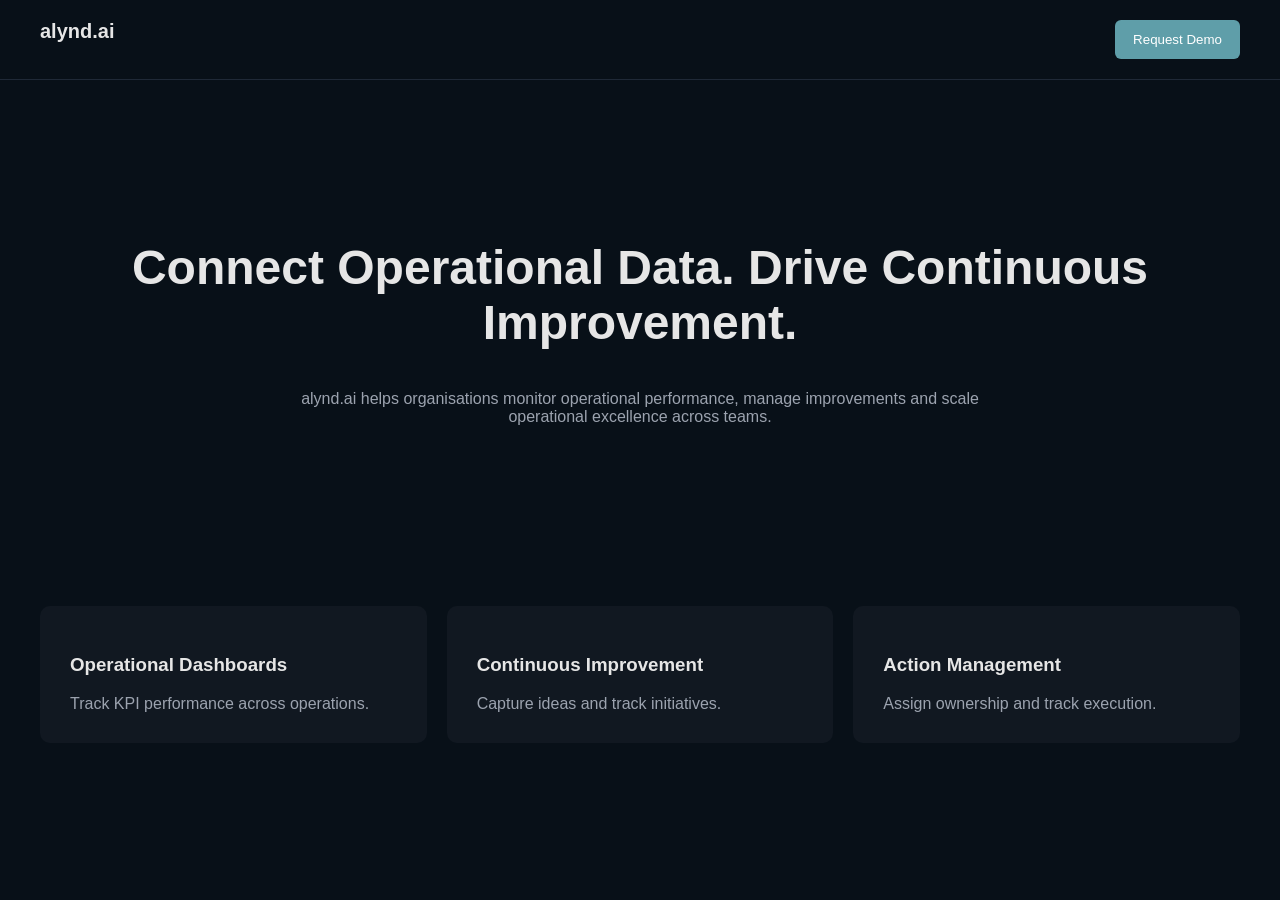
==== commit 74cad67d: "Update index.html" ====
--- a/index.html
+++ b/index.html
@@ -1,123 +1,108 @@
 <!DOCTYPE html>
-<html lang="en">
+<html>
 <head>
-  <meta charset="UTF-8" />
-  <title>Alynd.ai</title>
-  <meta name="viewport" content="width=device-width, initial-scale=1.0" />
-  <link rel="stylesheet" href="style.css" />
+<title>alynd.ai</title>
+<meta name="viewport" content="width=device-width, initial-scale=1">
+<style>
+
+body{
+font-family:Arial;
+background:#081018;
+color:#E6E6E6;
+margin:0;
+}
+
+nav{
+display:flex;
+justify-content:space-between;
+padding:20px 40px;
+border-bottom:1px solid #1F2937;
+}
+
+.brand{
+font-weight:bold;
+font-size:20px;
+}
+
+button{
+background:#5F9EA9;
+border:none;
+padding:12px 18px;
+border-radius:6px;
+cursor:pointer;
+color:white;
+}
+
+.hero{
+padding:120px 40px;
+text-align:center;
+}
+
+h1{
+font-size:48px;
+}
+
+p{
+color:#9CA3AF;
+max-width:700px;
+margin:auto;
+}
+
+.features{
+display:grid;
+grid-template-columns:repeat(3,1fr);
+gap:20px;
+padding:60px 40px;
+}
+
+.card{
+background:#111821;
+padding:30px;
+border-radius:10px;
+}
+
+</style>
 </head>
+
 <body>
 
-  <main class="landing-page">
+<nav>
+<div class="brand">alynd.ai</div>
+<button>Request Demo</button>
+</nav>
 
-    <section class="portal-hero">
+<section class="hero">
 
-      <div class="hero-shell">
+<h1>
+Connect Operational Data.  
+Drive Continuous Improvement.
+</h1>
 
-        <!-- Top right logo -->
-        <div class="top-brand">
-          <img src="alynd-logolight.png" alt="Alynd.ai logo" />
-        </div>
+<p>
+alynd.ai helps organisations monitor operational performance,
+manage improvements and scale operational excellence across teams.
+</p>
 
-        <!-- Main heading -->
-        <div class="hero-heading">
-          <p class="hero-kicker">WELCOME TO <span>ALYND.AI</span></p>
-          <h1>HOME OF OPERATIONAL EXCELLENCE</h1>
-        </div>
+</section>
 
-        <!-- Main content row -->
-        <div class="hero-content">
+<section class="features">
 
-          <aside class="hero-side hero-side-left">
-            <p>
-              YOUR KEY TO<br>
-              UNLOCKING<br>
-              NETWORK<br>
-              STANDARDISATION<br>
-              AND COMMENCING<br>
-              YOUR JOURNEY TO<br>
-              OPERATIONAL<br>
-              EXCELLENCE
-            </p>
-          </aside>
+<div class="card">
+<h3>Operational Dashboards</h3>
+<p>Track KPI performance across operations.</p>
+</div>
 
-          <div class="hero-visual">
-            <img src="hero-dashboard.png" alt="Operational excellence dashboard" />
-          </div>
+<div class="card">
+<h3>Continuous Improvement</h3>
+<p>Capture ideas and track initiatives.</p>
+</div>
 
-          <aside class="hero-side hero-side-right">
-            <p>
-              ALYND.AI'S<br>
-              INDUSTRY LEADING<br>
-              OPERATIONAL<br>
-              MANAGEMENT<br>
-              SYSTEM
-            </p>
-          </aside>
+<div class="card">
+<h3>Action Management</h3>
+<p>Assign ownership and track execution.</p>
+</div>
 
-        </div>
-
-        <!-- CTA buttons -->
-        <div class="hero-actions">
-          <a class="portal-btn"
-             href="https://apps.powerapps.com/play/e/default-ac181cde-94e0-4ff7-a25d-02adb3c36cb3/a/4ade81ef-739e-4e38-982e-0b516302c9b9?tenantId=ac181cde-94e0-4ff7-a25d-02adb3c36cb3&hint=b5ef38fb-f7dd-4b70-8561-2455b24d87b8&sourcetime=1773343093958"
-             target="_blank"
-             rel="noopener">
-            CLIENT PORTAL
-          </a>
-
-          <a class="portal-btn" href="#services">
-            SERVICES
-          </a>
-        </div>
-
-        <!-- Partner logos -->
-        <div class="hero-partners">
-          <div class="partner">
-            <span class="partner-label">DELIVERED BY</span>
-            <img src="scopt-logo.png" alt="SCOPT logo" />
-          </div>
-
-          <div class="partner">
-            <span class="partner-label">POWERED BY</span>
-            <img src="integrate-logo.png" alt="Integrate Warehouse Systems logo" />
-          </div>
-        </div>
-
-      </div>
-
-    </section>
-
-    <!-- Optional lower content -->
-    <section class="section" id="services">
-      <div class="container">
-        <div class="section-heading">
-          <h2>Services</h2>
-          <p>
-            Practical transformation that improves operational performance and automation maturity.
-          </p>
-        </div>
-
-        <div class="service-grid">
-          <div class="service-card">
-            <h3>Operational Excellence</h3>
-            <p>Your Operational Management System for driving standardisation across your network.</p>
-          </div>
-
-          <div class="service-card featured">
-            <h3>Automation Modelling</h3>
-            <p>Evidence-based recommendations to support the start of your automation journey.</p>
-          </div>
-
-          <div class="service-card">
-            <h3>Transformation Delivery</h3>
-            <p>Support for operational and digital transformation programmes from strategy to implementation.</p>
-          </div>
-        </div>
-      </div>
-    </section>
-
-  </main>
+</section>
 
 </body>
 </html>
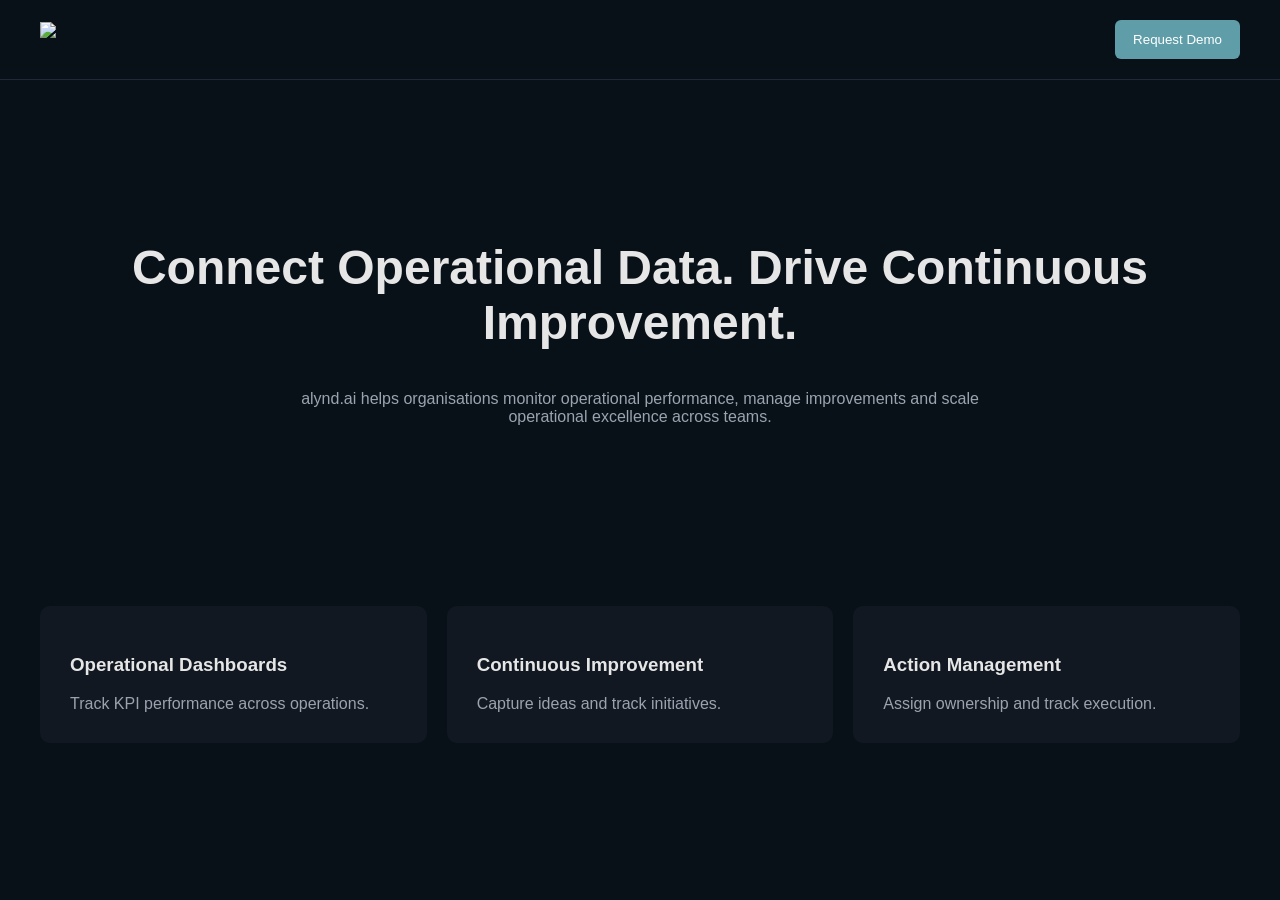
==== commit 10bcd7a2: "Update index.html" ====
--- a/index.html
+++ b/index.html
@@ -67,7 +67,9 @@
 <body>
 
 <nav>
-<div class="brand">alynd.ai</div>
+<div class="brand">
+<img src="alyndlogolight.png" style="height:32px">
+</div>
 <button>Request Demo</button>
 </nav>
 
